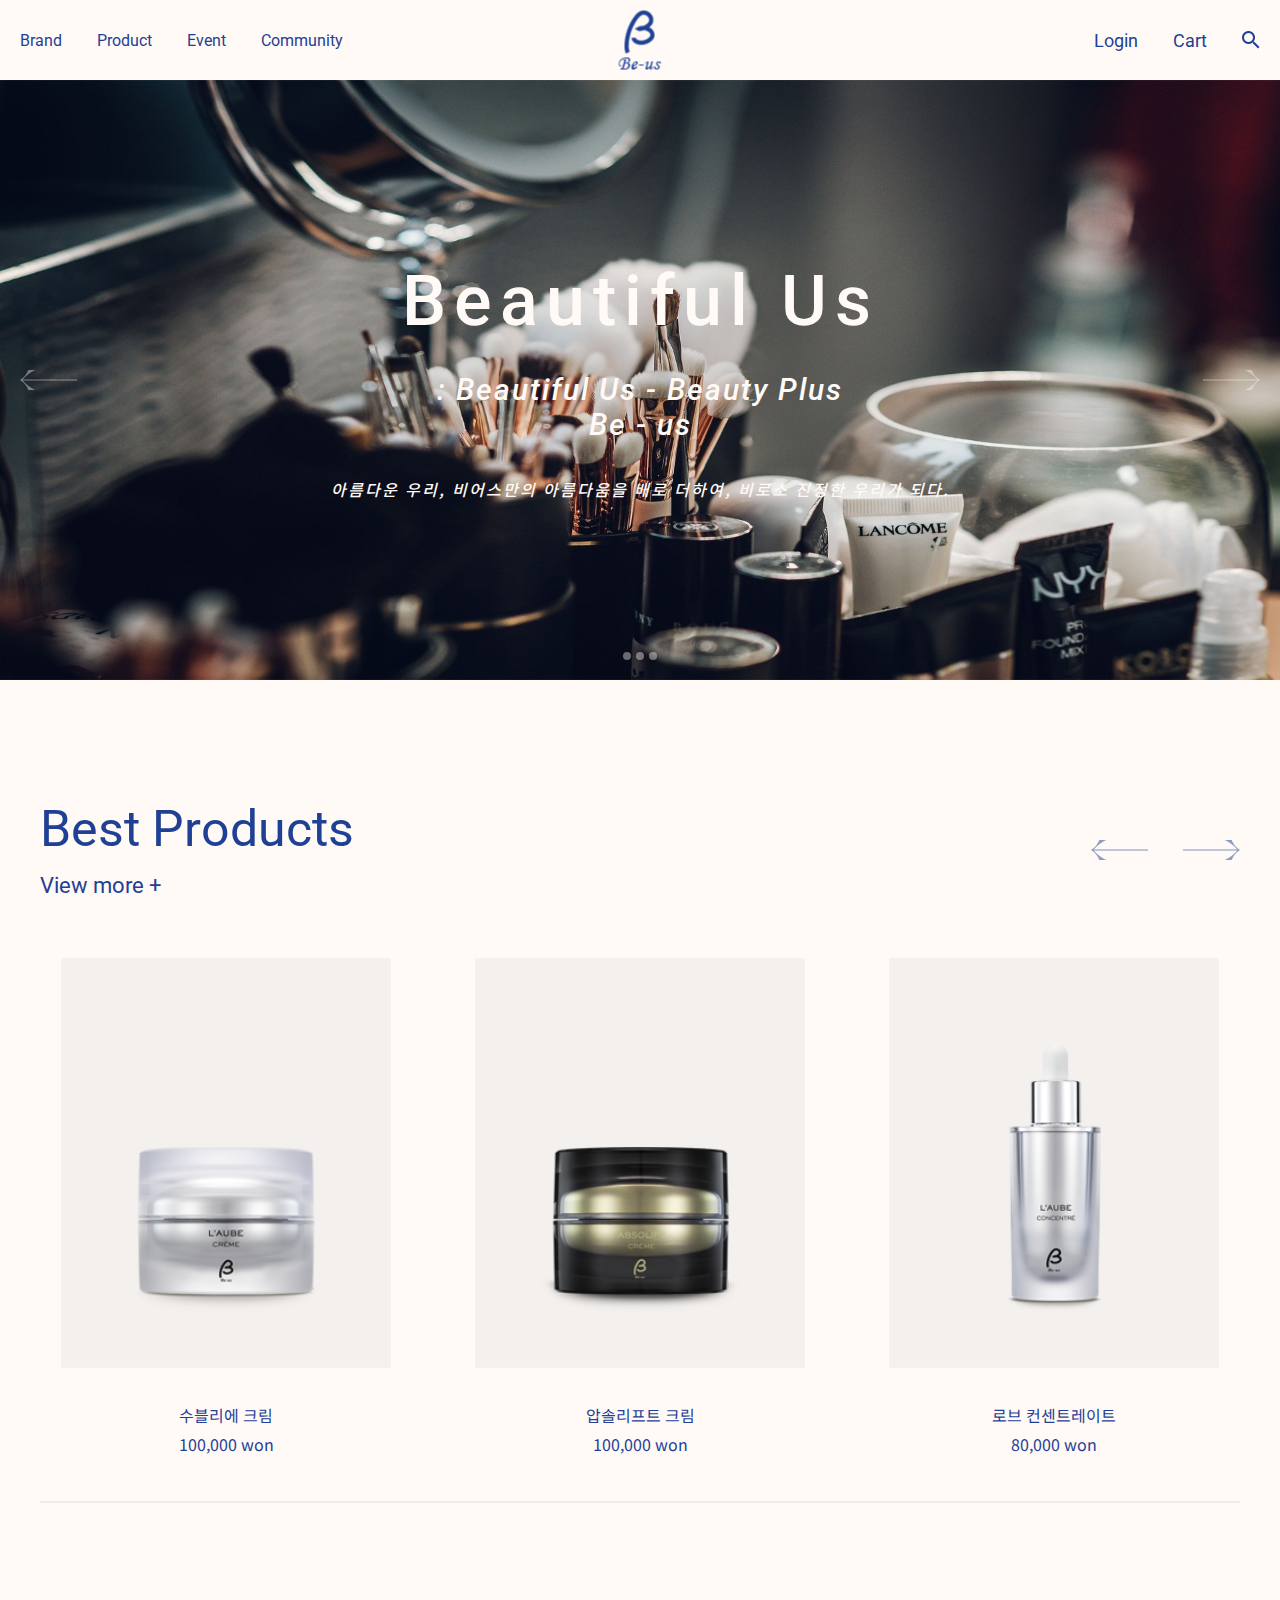
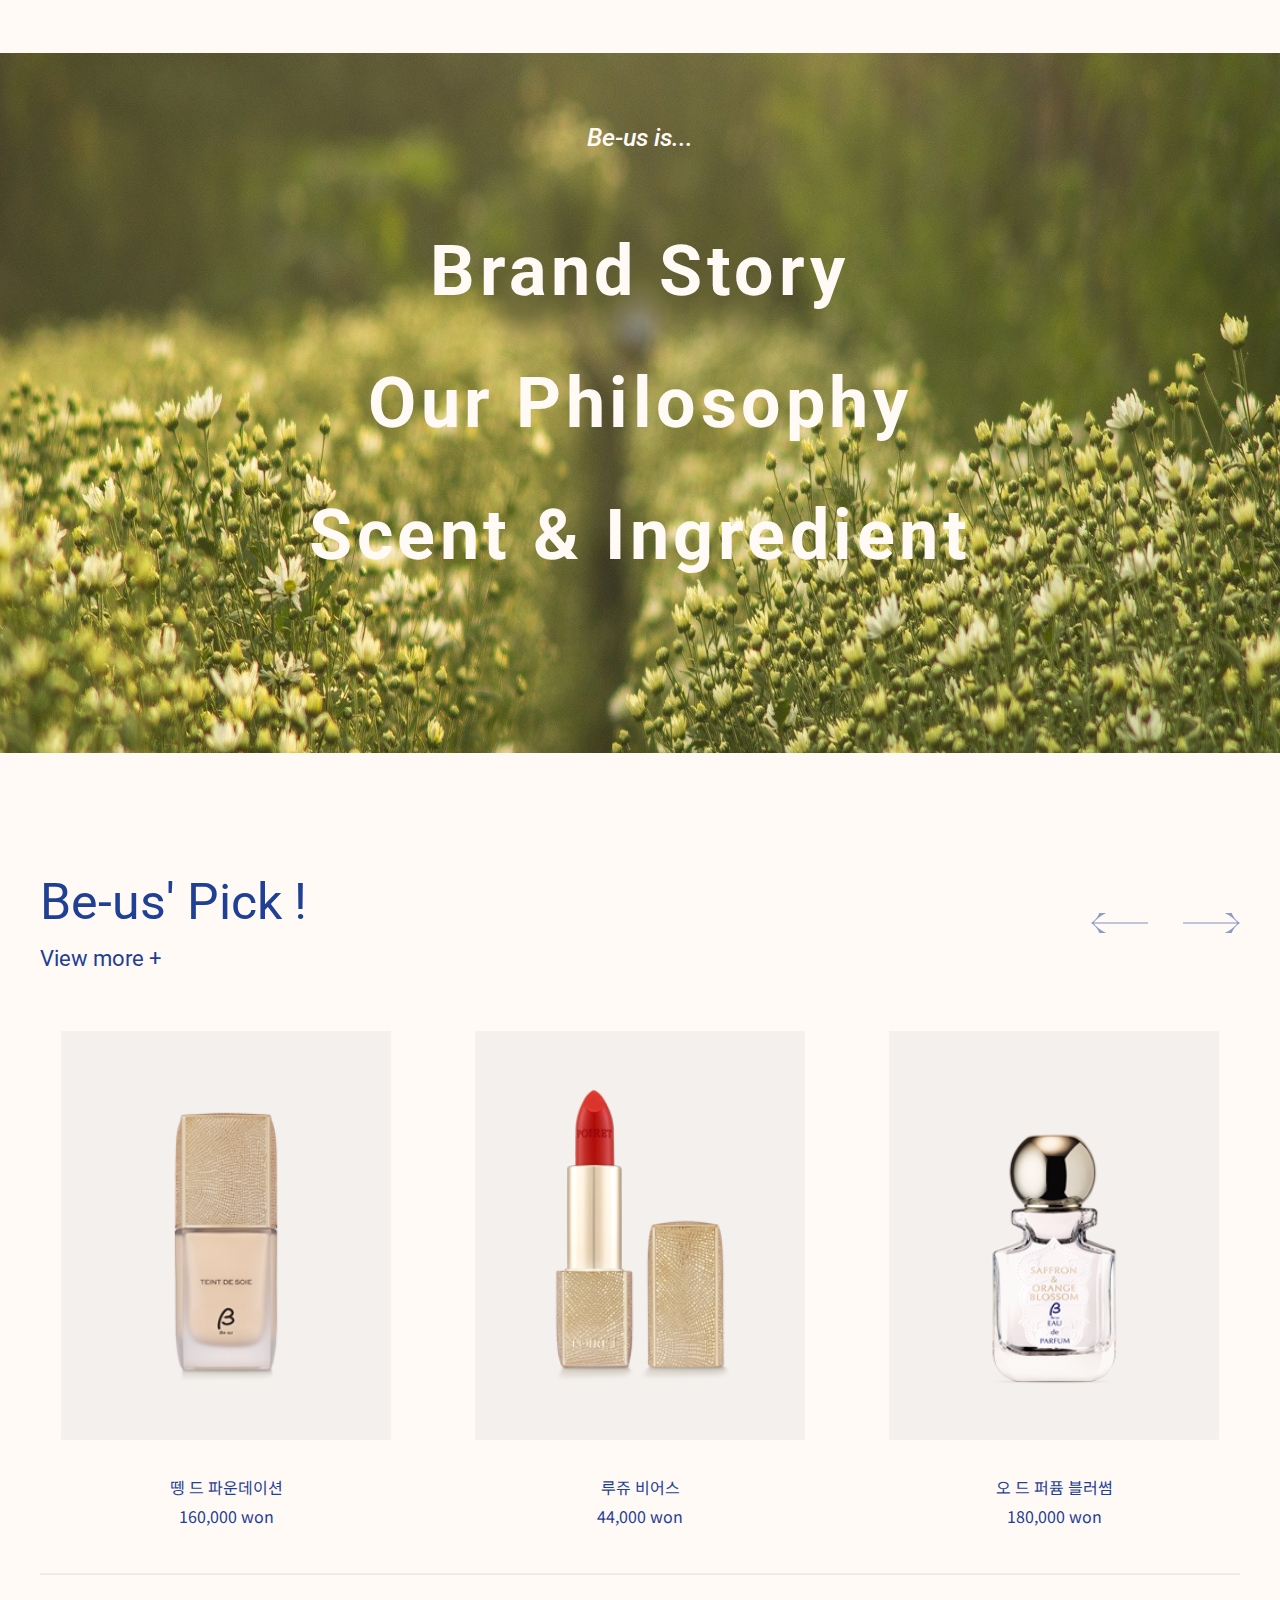
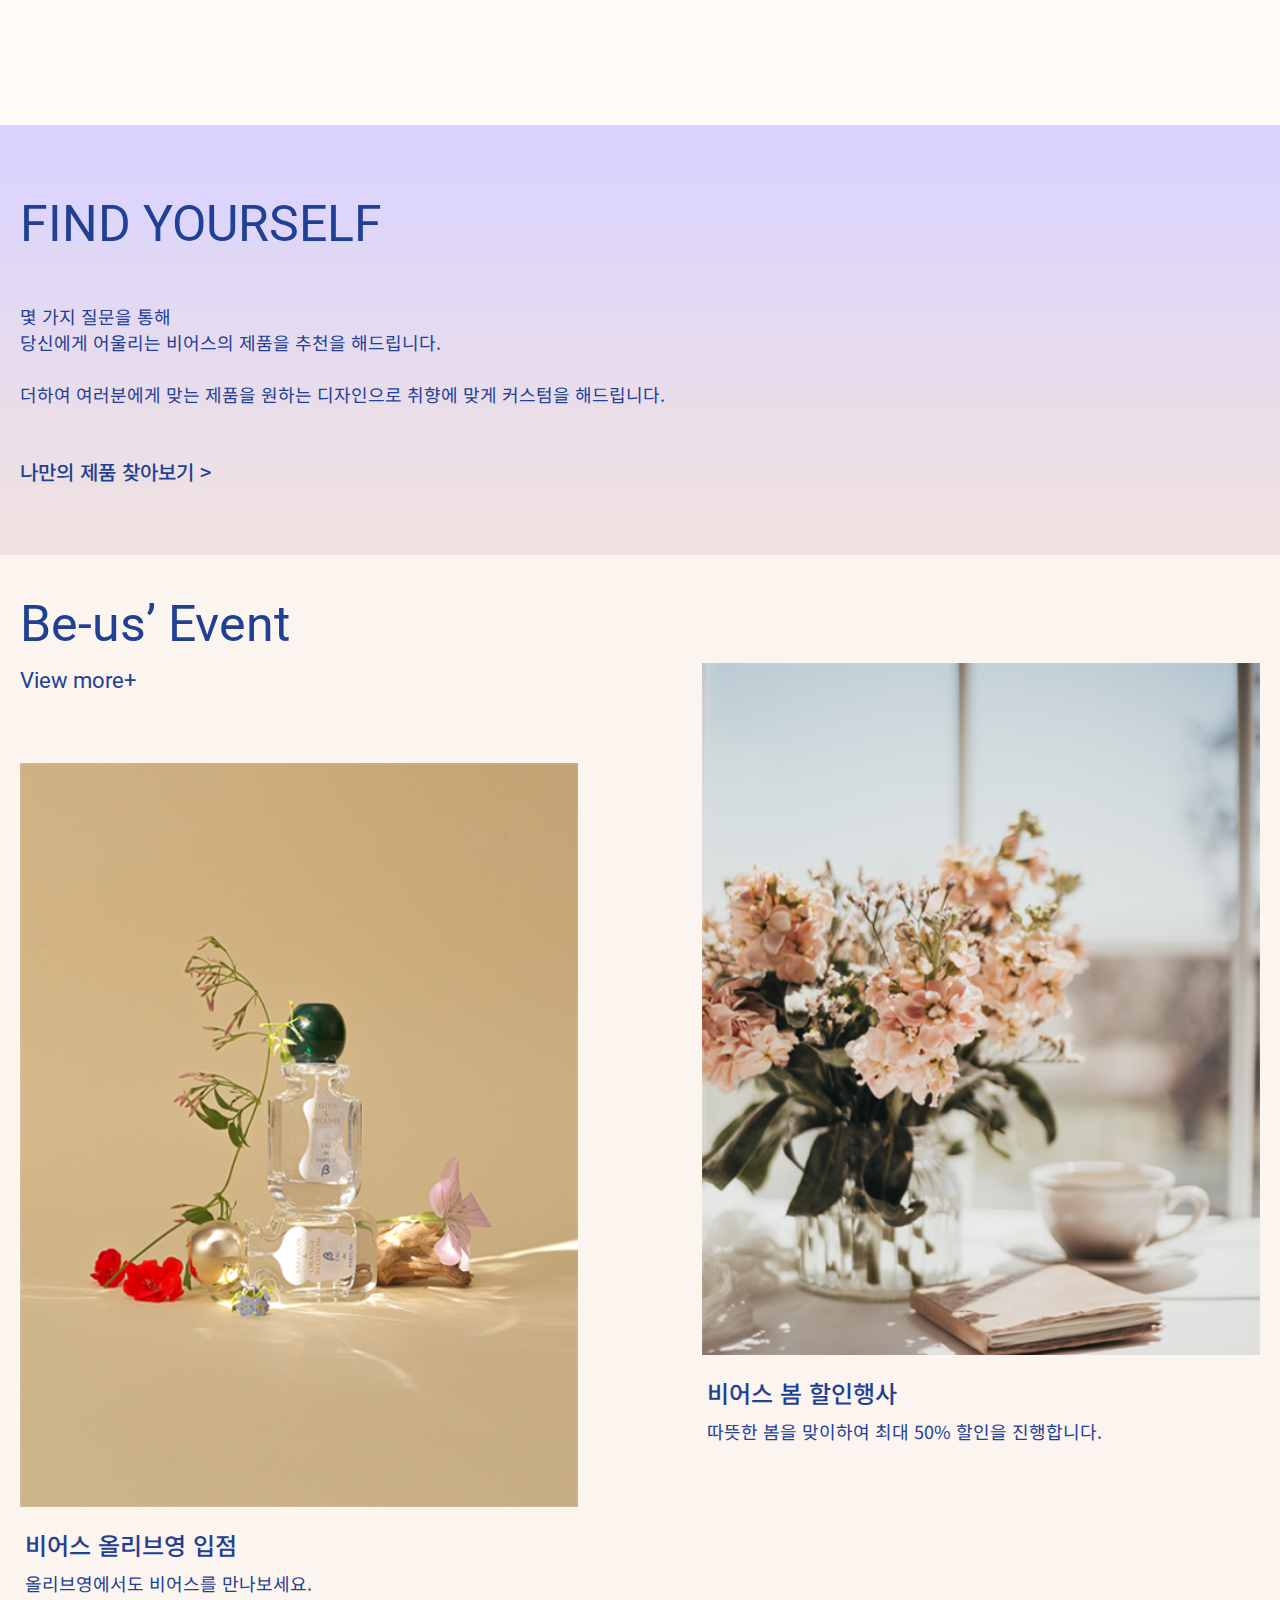
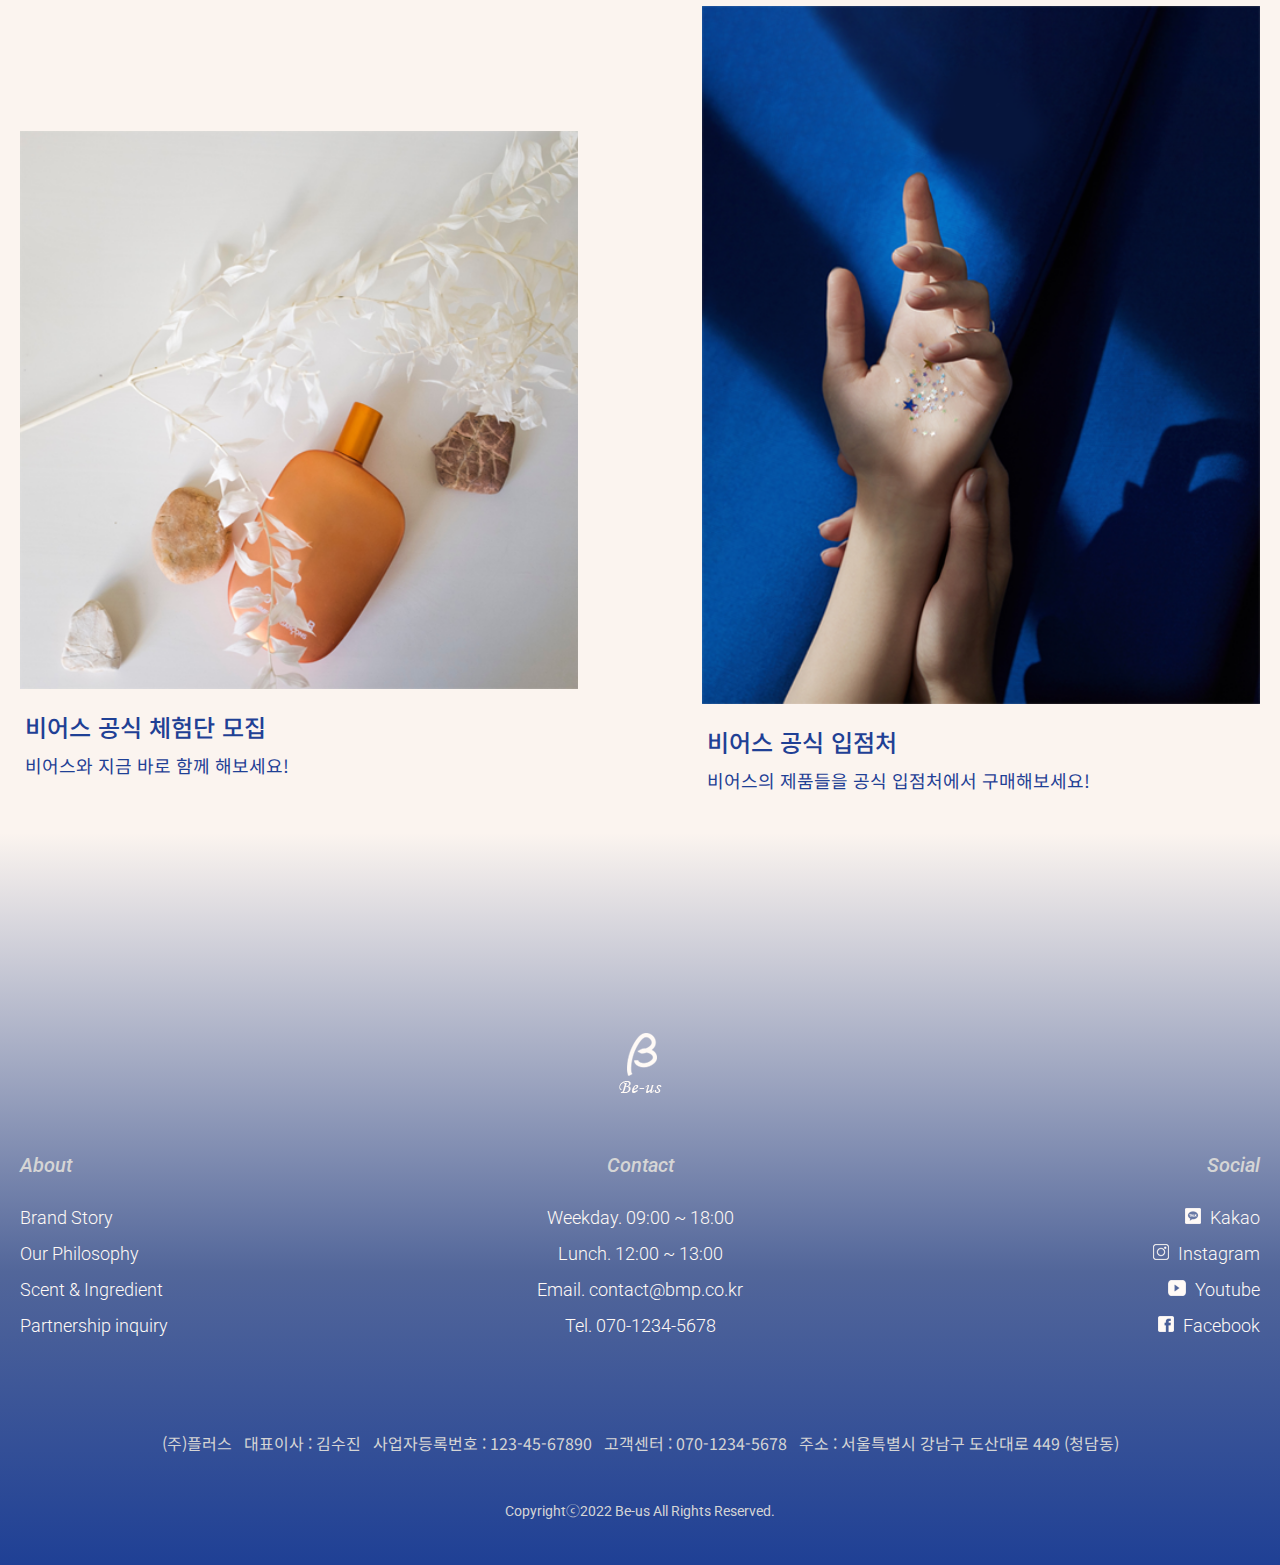
==== index.html @ c3065105 ""해결!!!"" ====
<!DOCTYPE html>
<html lang="ko">
    <head>
        <meta charset="UTF-8">
        <meta name="Description" content="Be-us main">
        <meta name="Author" content="Suu01">  
        <meta http-equiv="X-UA-Compatible" content="IE=edge">
        <meta name="viewport" content="width=device-width, initial-scale=1.0"> 
        <title>Be-us</title>
        <link rel="stylesheet" href="css/index.css">
        <link rel="shortcut icon" href="images/beus.ico">
        <!-- <script src=""></script> -->
    </head>
    <body>
        <header>
            <div class="wrapper">
                <nav class="main-menu">
                    <ul class="gnb">
                        <li><a href="#">Brand</a></li>
                        <li><a href="#">Product</a></li>
                        <li><a href="#">Event</a></li>
                        <li><a href="#">Community</a></li>
                        <li><a href="#"><img src="./images/hamburger-btn.png" alt="햄버거 버튼"></a></li>
                    </ul>
                </nav>
    
                <div class="logo-wrap">
                    <a href="index.html"><img src="./images/logo.png" alt="비어스 메인 로고"></a>
                </div> 
                
                <div class="side-menu">
                    <ul>
                        <li><a href="#">Login</a></li>
                        <li><a href="#">Cart</a></li>
                        <li><a href="#"><img src="./images/search.png" alt="검색버튼"></a></li>
                    </ul>
                </div> 
            </div>
        </header>

        <main>
            <section class="main-slide">
                <div class="slide-img">
                    <img src="./images/mainbanner1.png" alt="mainbanner1">
                </div> 

                <div class="mban-slide-icon-l">
                    <a href="#"><img src="./images/slide-btn-left-h.png" alt=""></a>
                </div> 

                <div class="mban-slide-icon-r">
                    <a href="#"><img src="./images/slide-btn-right-h.png" alt=""></a>
                </div> 

                <div class="banner-txt">
                    <div class="txt">
                        <h2 class="ban1-title">Beautiful Us</h2>
                        <p class="ban1-des1">
                            : Beautiful Us - Beauty Plus <br /> Be - us
                        </p>
                        <p class="ban1-des2">아름다운 우리, 비어스만의 아름다움을 배로 더하여, 비로소 진정한 우리가 되다. </p>
                    </div> 
                </div> 

                <div class="mban-btm-icon">
                    <a href="#"></a>
                    <a href="#"></a>
                    <a href="#"></a>
                </div> 
            </section>

            <section class="pd-sec">
                <div class="pd-wrap">
                    <div class="pd-area-title">
                        <h2>Best Products</h2>
                        <a href="#">View more +</a>
                    </div> 
    
                    <div class="slide-icon">
                        <a href="#"><img src="./images/slide-btn-left-p-h.png" alt="slide-btn"></a>
                        <a href="#"><img src="./images/slide-btn-right-p-h.png" alt=""></a>
                    </div>
    
                    <div class="product">
                        <ul class="pd">
                            <li>
                                <a href="#">
                                    <div class="pd-img">
                                        <img src="./images/pd2.png" alt="pd2">
                                    </div>
                                    <div class="pd-txt">
                                        <p>수블리에 크림</p>
                                        <p>100,000 won</p>
                                    </div>
                                </a>
                            </li>
                            <li>
                                <a href="#">
                                    <div class="pd-img">
                                        <img src="./images/pd3.png" alt="pd3">
                                    </div>
                                    <div class="pd-txt">
                                        <p>압솔리프트 크림</p>
                                        <p>100,000 won</p>
                                    </div>
                                </a>
                            </li>
                            <li>
                                <a href="#">
                                    <div class="pd-img">
                                        <img src="./images/pd4.png" alt="pd4">
                                    </div>
                                    <div class="pd-txt">
                                        <p>로브 컨센트레이트</p>
                                        <p>80,000 won</p>
                                    </div>
                                </a>
                            </li>
                            <li>
                                <a href="#">
                                    <div class="pd-img">
                                        <img src="./images/pd5.png" alt="pd5">
                                    </div>
                                    <div class="pd-txt">
                                        <p>압솔리프트 세럼</p>
                                        <p>85,000 won</p>
                                    </div>
                                </a>
                            </li>
                        </ul>
                        <div class="pd-line">
                        </div>
                    </div> 
                </div>
            </section>

            <section class="brand">
                <div class="brand-img">
                    <img src="./images/bgimg1.png" alt="brand-slide-img-1">
                </div>
                <p class="be-us-is">Be-us is...</p>
                <div class="brand-text">
                        <h2><a href="#">Brand Story</a></h2>
                        <h2><a href="#">Our Philosophy</a></h2>
                        <h2><a href="#">Scent & Ingredient</a></h2>
                </div>
            </section>

            <section class="pd-sec">
                <div class="pd-wrap">
                    <div class="pd-area-title">
                        <h2>Be-us' Pick !</h2>
                        <a href="#">View more +</a>
                    </div> 
    
                    <div class="slide-icon">
                        <a href="#"><img src="./images/slide-btn-left-p-h.png" alt="slide-btn"></a>
                        <a href="#"><img src="./images/slide-btn-right-p-h.png" alt=""></a>
                    </div>
    
                    <div class="product">
                        <ul class="pd">
                            <li>
                                <a href="#">
                                    <div class="pd-img">
                                        <img src="./images/pd2-2.png" alt="pd2-2">
                                    </div>
                                    <div class="pd-txt">
                                        <p>뗑 드 파운데이션</p>
                                        <p>160,000 won</p>
                                    </div>
                                </a>
                            </li>
                            <li>
                                <a href="#">
                                    <div class="pd-img">
                                        <img src="./images/pd2-3.png" alt="pd2-3">
                                    </div>
                                    <div class="pd-txt">
                                        <p>루쥬 비어스</p>
                                        <p>44,000 won</p>
                                    </div>
                                </a>
                            </li>
                            <li>
                                <a href="#">
                                    <div class="pd-img">
                                        <img src="./images/pd2-4.png" alt="pd2-4">
                                    </div>
                                    <div class="pd-txt">
                                        <p>오 드 퍼퓸 블러썸</p>
                                        <p>180,000 won</p>
                                    </div>
                                </a>
                            </li>
                            <li>
                                <a href="#">
                                    <div class="pd-img">
                                        <img src="./images/pd2-5.png" alt="pd2-5">
                                    </div>
                                    <div class="pd-txt">
                                        <p>립글로스 비어스</p>
                                        <p>40,000 won</p>
                                    </div>
                                </a>
                            </li>
                        </ul>
                        <div class="pd-line">
                        </div>
                    </div> 
                </div>
            </section>

            <section class="find">
                <div class="find-wrap">
                    <div class="find-ab">
                        <h2>FIND YOURSELF</h2>
                        <p class="find-mobile">
                            몇 가지 질문을 통해 당신에게 어울리는<br> 비어스의 제품을 추천을 해드립니다.<br><br>
                            더하여 여러분에게 맞는 제품을 원하는<br> 디자인으로 취향에 맞게  커스텀을 해드립니다.
                        </p>
                        <p class="find-tablet">
                            몇 가지 질문을 통해<br> 당신에게 어울리는 비어스의 제품을 추천을 해드립니다.<br><br>
                            더하여 여러분에게 맞는 제품을 원하는 디자인으로 취향에 맞게  커스텀을 해드립니다.
                        </p>
                        <a href="#">나만의 제품 찾아보기 ></a>
                    </div>
                </div>
            </section>

            <section class="event">
                <div class="ev-wrapper">
                    <div class="event-title">
                        <h2>Be-us’ Event</h2>
                        <p><a href="#">View more+</a></p>
                    </div>
    
                    <div class="event-des">
                        <div class="ev-flex-b1">
                            <div class="ev1 ev">
                                <div class="ev-img">
                                    <a href="#"><img src="./images/ev1.png" alt="pd1"></a>
                                </div>
                                <div class="ev-img-des">
                                    <a href="#">
                                        <h3>비어스 올리브영 입점</h3>
                                        <p>올리브영에서도 비어스를 만나보세요.</p>
                                    </a>
                                </div>
                            </div>
    
                            <div class="ev2 ev">
                                <div class="ev-img">
                                    <a href="#"><img src="./images/ev2.png" alt="pd1"></a>
                                </div> 
                                <div class="ev-img-des">
                                    <a href="#">
                                        <h3>비어스 봄 할인행사</h3>
                                        <p>따뜻한 봄을 맞이하여 최대 50% 할인을 진행합니다.</p>
                                    </a>
                                </div>
                            </div>
                        </div>
    
                        <div class="ev-flex-b2">
                            <div class="ev3 ev">
                                <div class="ev-img">
                                    <a href="#"><img src="./images/ev3.png" alt="pd1"></a>
                                </div> 
                                <div class="ev-img-des">
                                    <a href="#">
                                        <h3>비어스 공식 체험단 모집</h3>
                                        <p>비어스와 지금 바로 함께 해보세요!</p>
                                    </a>
                                </div>
                            </div>
    
                            <div class="ev4 ev">
                                <div class="ev-img">
                                    <a href="#"><img src="./images/ev4.png" alt="pd1"></a>
                                </div>
                                <div class="ev-img-des">
                                    <a href="#">
                                        <h3>비어스 공식 입점처</h3>
                                        <p>비어스의 제품들을 공식 입점처에서 구매해보세요!</p>
                                    </a>
                                </div> 
                            </div>
                        </div>
    
                    </div>
                </div>
            </section> 
        </main>

        <footer>
            <div class="footer-wrap">
                <div class="footer-logo">
                    <img src="images/footer-logo.png" alt="로고">
                </div>
                <div class="footer-des">
                    <div class="copy-d">
                        <div class="about">
                            <h4>About</h4>
                            <ul>
                                <li><a href="#">Brand Story</a></li>
                                <li><a href="#">Our Philosophy</a></li>
                                <li><a href="#">Scent & Ingredient</a></li>
                                <li><a href="#">Partnership inquiry</a></li>
                            </ul>
                        </div>
                        <div class="contact">
                            <h4>Contact</h4>
                            <ul>
                                <li>Weekday. 09:00 ~ 18:00</li>
                                <li>Lunch. 12:00 ~ 13:00</li>
                                <li>Email. contact@bmp.co.kr</li>
                                <li>Tel. 070-1234-5678</li>
                            </ul>
                        </div>
                        <div class="social">
                            <h4>Social</h4>
                            <ul>
                                <li><a href="#"><img src="images/kakao.png" alt="카카오"> Kakao</a></li>
                                <li><a href="#"><img src="images/instagram.png" alt="인스타"> Instagram</a></li>
                                <li><a href="#"><img src="images/youtube.png" alt="유튜브"> Youtube</a></li>
                                <li><a href="#"><img src="images/facebook.png" alt="페이스북"> Facebook</a></li>
                            </ul>
                        </div>
                    </div>
                    <div class="copy">
                        <p class="footer-bottom-m">(주)플러스<br> 대표이사 : 김수진<br> 사업자등록번호 : 123-45-67890<br> 고객센터 : 070-1234-5678<br> 주소 : 서울특별시 강남구 도산대로 449 (청담동)</p>
                        <p class="footer-bottom-p">(주)플러스&nbsp;&nbsp; 대표이사 : 김수진&nbsp;&nbsp; 사업자등록번호 : 123-45-67890&nbsp;&nbsp; 고객센터 : 070-1234-5678&nbsp;&nbsp; 주소 : 서울특별시 강남구 도산대로 449 (청담동)</p>
                        <p class="copyright">Copyrightⓒ2022 Be-us All Rights Reserved.</p>
                    </div>
                </div>
            </div>
        </footer>
    </body>
</html>
---- css/index.css ----
@import url("https://fonts.googleapis.com/css2?family=Roboto:ital,wght@0,100;0,300;0,400;0,500;0,700;0,900;1,100;1,300;1,400;1,500;1,700;1,900&display=swap");
@import url("https://fonts.googleapis.com/css2?family=Noto+Sans+KR:wght@100;300;400;500;700;900&display=swap");
* {
  margin: 0;
  padding: 0;
  -webkit-box-sizing: border-box;
          box-sizing: border-box;
}

body {
  margin: 0 auto;
  font-family: "Roboto", "Noto Sans KR", sans-serif;
  color: #1f4095;
  background-color: #fbf4ef;
}

ul,
ol,
li {
  list-style: none;
}

a {
  display: block;
  font-size: 18px;
  text-decoration: none;
  color: #1f4095;
}

p {
  font-size: 18px;
}

span {
  font-size: 18px;
  display: block;
}

img {
  display: block;
}

h1 {
  font-size: 2em;
}

h2 {
  font-size: 1.6em;
}

h3 {
  font-size: 1.4em;
}

h4 {
  font-size: 1.2em;
}

header,
nav,
main,
section,
article,
aside,
footer {
  display: block;
}

body {
  padding-top: 60px;
}

@media screen and (min-width: 768px) {
  body {
    padding-top: 80px;
  }
}

header {
  position: fixed;
  top: 0;
  left: 0;
  width: 100%;
  height: 60px;
  z-index: 1;
  background-color: #fffaf6;
}

@media screen and (min-width: 768px) {
  header {
    height: 80px;
  }
}

header div.wrapper {
  width: 100%;
  height: 100%;
  padding: 0 20px;
  display: -webkit-box;
  display: -ms-flexbox;
  display: flex;
  -webkit-box-pack: justify;
      -ms-flex-pack: justify;
          justify-content: space-between;
  -webkit-box-align: center;
      -ms-flex-align: center;
          align-items: center;
}

@media screen and (min-width: 1320px) {
  header div.wrapper {
    max-width: 1320px;
    margin: 0 auto;
  }
}

header div.wrapper nav.main-menu ul.gnb {
  display: -webkit-box;
  display: -ms-flexbox;
  display: flex;
  -webkit-box-pack: justify;
      -ms-flex-pack: justify;
          justify-content: space-between;
  -ms-flex-line-pack: center;
      align-content: center;
}

header div.wrapper nav.main-menu ul.gnb li {
  display: none;
}

@media screen and (min-width: 768px) {
  header div.wrapper nav.main-menu ul.gnb li {
    display: block;
    margin-right: 35px;
  }
}

header div.wrapper nav.main-menu ul.gnb li:last-child {
  display: block;
}

@media screen and (min-width: 768px) {
  header div.wrapper nav.main-menu ul.gnb li:last-child {
    display: none;
  }
}

header div.wrapper nav.main-menu ul.gnb li a:hover {
  text-decoration: underline;
}

@media screen and (min-width: 768px) {
  header div.wrapper nav.main-menu ul.gnb li a {
    font-size: 16px;
  }
}

@media screen and (min-width: 1320px) {
  header div.wrapper nav.main-menu ul.gnb li a {
    font-size: 18px;
  }
}

header div.wrapper div.logo-wrap {
  position: absolute;
  top: 50%;
  left: 50%;
  -webkit-transform: translate(-50%, -50%);
          transform: translate(-50%, -50%);
}

header div.wrapper div.logo-wrap a img {
  width: 32px;
  height: auto;
}

@media screen and (min-width: 768px) {
  header div.wrapper div.logo-wrap a img {
    width: auto;
  }
}

@media screen and (min-width: 768px) {
  header div.wrapper div.side-menu ul {
    display: -webkit-box;
    display: -ms-flexbox;
    display: flex;
    -webkit-box-pack: justify;
        -ms-flex-pack: justify;
            justify-content: space-between;
    -webkit-box-align: center;
        -ms-flex-align: center;
            align-items: center;
  }
}

header div.wrapper div.side-menu ul li {
  display: none;
}

@media screen and (min-width: 768px) {
  header div.wrapper div.side-menu ul li {
    display: block;
    margin-left: 35px;
  }
}

header div.wrapper div.side-menu ul li:last-child {
  display: block;
}

header div.wrapper div.side-menu ul li:last-child:hover {
  opacity: 0.5;
}

header div.wrapper div.side-menu ul li a:hover {
  text-decoration: underline;
}

@media screen and (min-width: 1320px) {
  header div.wrapper div.side-menu ul li a {
    font-size: 18px;
  }
}

main {
  width: 100%;
}

main section.main-slide {
  position: relative;
  width: 100%;
}

main section.main-slide div.slide-img {
  width: 100%;
  height: 400px;
}

@media screen and (min-width: 768px) {
  main section.main-slide div.slide-img {
    height: 600px;
  }
}

@media screen and (min-width: 1320px) {
  main section.main-slide div.slide-img {
    height: 843px;
  }
}

main section.main-slide div.slide-img img {
  width: 100%;
  height: 100%;
}

main section.main-slide div.mban-slide-icon-l {
  display: none;
}

@media screen and (min-width: 768px) {
  main section.main-slide div.mban-slide-icon-l {
    display: block;
    padding: 0 20px;
    position: absolute;
    top: 50%;
    left: 0;
    -webkit-transform: translate(0, -50%);
            transform: translate(0, -50%);
  }
}

@media screen and (min-width: 768px) {
  main section.main-slide div.mban-slide-icon-l a img {
    opacity: 0.4;
  }
  main section.main-slide div.mban-slide-icon-l a img:hover {
    opacity: 1;
  }
}

main section.main-slide div.mban-slide-icon-r {
  display: none;
}

@media screen and (min-width: 768px) {
  main section.main-slide div.mban-slide-icon-r {
    display: block;
    padding: 0 20px;
    position: absolute;
    top: 50%;
    right: 0;
    -webkit-transform: translate(0, -50%);
            transform: translate(0, -50%);
  }
}

@media screen and (min-width: 768px) {
  main section.main-slide div.mban-slide-icon-r a img {
    opacity: 0.4;
  }
  main section.main-slide div.mban-slide-icon-r a img:hover {
    opacity: 1;
  }
}

main section.main-slide div.banner-txt {
  position: absolute;
  top: 50%;
  left: 50%;
  width: 100%;
  padding: 0 20px;
  text-align: center;
  margin: 0 auto;
  -webkit-transform: translate(-50%, -50%);
          transform: translate(-50%, -50%);
}

@media screen and (min-width: 768px) {
  main section.main-slide div.banner-txt {
    width: 655px;
  }
}

@media screen and (min-width: 768px) {
  main section.main-slide div.banner-txt {
    width: 1200px;
  }
}

main section.main-slide div.banner-txt div.txt {
  color: #fffaf6;
}

main section.main-slide div.banner-txt div.txt h2 {
  font-size: 40px;
  letter-spacing: 5px;
  margin-bottom: 30px;
}

@media screen and (min-width: 768px) {
  main section.main-slide div.banner-txt div.txt h2 {
    font-weight: 500;
    font-size: 70px;
    letter-spacing: 8px;
  }
}

@media screen and (min-width: 1320px) {
  main section.main-slide div.banner-txt div.txt h2 {
    font-size: 100px;
    letter-spacing: 10px;
    margin-bottom: 45px;
  }
}

main section.main-slide div.banner-txt div.txt p.ban1-des1 {
  font-size: 20px;
  font-weight: 500;
  font-style: italic;
  letter-spacing: 1px;
  margin-bottom: 35px;
}

@media screen and (min-width: 768px) {
  main section.main-slide div.banner-txt div.txt p.ban1-des1 {
    font-size: 30px;
    letter-spacing: 2px;
  }
}

@media screen and (min-width: 1320px) {
  main section.main-slide div.banner-txt div.txt p.ban1-des1 {
    font-size: 36px;
    margin-bottom: 50px;
    letter-spacing: 3px;
  }
}

main section.main-slide div.banner-txt div.txt p.ban1-des2 {
  font-family: "Noto Sans KR", sans-serif;
  display: none;
}

@media screen and (min-width: 768px) {
  main section.main-slide div.banner-txt div.txt p.ban1-des2 {
    display: block;
    font-weight: 500;
    font-size: 16px;
    font-style: italic;
    letter-spacing: 2px;
  }
}

@media screen and (min-width: 1320px) {
  main section.main-slide div.banner-txt div.txt p.ban1-des2 {
    font-size: 22px;
    letter-spacing: 2.5px;
  }
}

main section.main-slide div.mban-btm-icon {
  display: -webkit-box;
  display: -ms-flexbox;
  display: flex;
  position: absolute;
  bottom: 15px;
  left: 50%;
  -webkit-transform: translate(-50%, 0);
          transform: translate(-50%, 0);
  text-align: center;
  margin: 0 auto;
}

@media screen and (min-width: 768px) {
  main section.main-slide div.mban-btm-icon {
    bottom: 20px;
  }
}

@media screen and (min-width: 1320px) {
  main section.main-slide div.mban-btm-icon {
    bottom: 25px;
  }
}

main section.main-slide div.mban-btm-icon a {
  width: 8px;
  height: 8px;
  background-color: #fffaf6;
  opacity: 0.4;
  border-radius: 50%;
  margin-right: 5px;
}

main section.main-slide div.mban-btm-icon a:hover {
  opacity: 1;
}

main section.main-slide div.mban-btm-icon a:last-child {
  margin-right: 0;
}

main section.pd-sec {
  padding: 50px 20px;
  background-color: #fffaf6;
}

main section.pd-sec div.pd-wrap {
  position: relative;
  width: 100%;
  max-width: 1320px;
  margin: 0 auto;
}

@media screen and (min-width: 768px) {
  main section.pd-sec div.pd-wrap {
    padding: 70px 20px 100px 20px;
  }
}

main section.pd-sec div.pd-wrap div.pd-area-title {
  width: 100%;
}

main section.pd-sec div.pd-wrap div.pd-area-title h2 {
  font-weight: 400;
  font-size: 30px;
  margin-bottom: 10px;
}

@media screen and (min-width: 768px) {
  main section.pd-sec div.pd-wrap div.pd-area-title h2 {
    font-size: 50px;
    font-weight: 400;
    margin-bottom: 15px;
  }
}

main section.pd-sec div.pd-wrap div.pd-area-title a {
  font-size: 16px;
  margin-bottom: 30px;
}

@media screen and (min-width: 768px) {
  main section.pd-sec div.pd-wrap div.pd-area-title a {
    font-size: 22px;
    font-weight: 400;
    margin-bottom: 60px;
  }
}

main section.pd-sec div.pd-wrap div.pd-area-title a:hover {
  text-decoration: underline;
}

main section.pd-sec div.pd-wrap div.slide-icon {
  display: none;
}

@media screen and (min-width: 768px) {
  main section.pd-sec div.pd-wrap div.slide-icon {
    display: block;
    display: -webkit-box;
    display: -ms-flexbox;
    display: flex;
    position: absolute;
    top: 110px;
    right: 20px;
    -webkit-box-pack: end;
        -ms-flex-pack: end;
            justify-content: flex-end;
  }
}

main section.pd-sec div.pd-wrap div.slide-icon a {
  margin-left: 35px;
}

main section.pd-sec div.pd-wrap div.slide-icon a:first-child {
  margin-left: 0;
}

main section.pd-sec div.pd-wrap div.slide-icon a img {
  opacity: 0.5;
}

main section.pd-sec div.pd-wrap div.slide-icon a img:hover {
  opacity: 1;
}

main section.pd-sec div.pd-wrap div.product {
  width: 100%;
}

main section.pd-sec div.pd-wrap div.product ul.pd {
  width: 100%;
}

@media screen and (min-width: 768px) {
  main section.pd-sec div.pd-wrap div.product ul.pd {
    display: -webkit-box;
    display: -ms-flexbox;
    display: flex;
    -webkit-box-pack: justify;
        -ms-flex-pack: justify;
            justify-content: space-between;
  }
}

main section.pd-sec div.pd-wrap div.product ul.pd li {
  display: none;
}

@media screen and (min-width: 768px) {
  main section.pd-sec div.pd-wrap div.product ul.pd li {
    display: block;
    width: 31%;
  }
  main section.pd-sec div.pd-wrap div.product ul.pd li:last-child {
    display: none;
  }
}

@media screen and (min-width: 768px) and (min-width: 1320px) {
  main section.pd-sec div.pd-wrap div.product ul.pd li:last-child {
    display: block;
  }
}

@media screen and (min-width: 1320px) {
  main section.pd-sec div.pd-wrap div.product ul.pd li {
    width: 23%;
  }
}

main section.pd-sec div.pd-wrap div.product ul.pd li:first-child {
  display: block;
}

main section.pd-sec div.pd-wrap div.product ul.pd li a {
  width: 100%;
}

main section.pd-sec div.pd-wrap div.product ul.pd li a:hover {
  text-decoration: underline;
  font-weight: 500;
}

@media screen and (min-width: 768px) {
  main section.pd-sec div.pd-wrap div.product ul.pd li a div.pd-img {
    width: 100%;
  }
}

main section.pd-sec div.pd-wrap div.product ul.pd li a div.pd-img img {
  max-width: 280px;
  height: auto;
  margin: auto;
}

@media screen and (min-width: 768px) {
  main section.pd-sec div.pd-wrap div.product ul.pd li a div.pd-img img {
    width: 100%;
    max-width: 330px;
  }
}

main section.pd-sec div.pd-wrap div.product ul.pd li a div.pd-img img:hover {
  opacity: 0.4;
}

main section.pd-sec div.pd-wrap div.product ul.pd li a div.pd-txt {
  text-align: center;
  font-family: "Noto Sans KR", sans-serif;
  padding: 25px 0;
}

@media screen and (min-width: 768px) {
  main section.pd-sec div.pd-wrap div.product ul.pd li a div.pd-txt {
    padding: 35px 0 45px 0;
  }
}

main section.pd-sec div.pd-wrap div.product ul.pd li a div.pd-txt p {
  font-size: 16px;
}

main section.pd-sec div.pd-wrap div.product ul.pd li a div.pd-txt p:first-child {
  margin-bottom: 5px;
}

main section.pd-sec div.pd-wrap div.product div.pd-line {
  width: 280px;
  height: 2px;
  background-color: #ececec;
  margin: auto;
}

@media screen and (min-width: 768px) {
  main section.pd-sec div.pd-wrap div.product div.pd-line {
    width: 100%;
  }
}

main section.brand {
  position: relative;
  width: 100%;
  text-align: center;
}

main section.brand div.brand-img {
  width: 100%;
  height: auto;
}

main section.brand div.brand-img img {
  width: 100%;
  height: 450px;
}

@media screen and (min-width: 768px) {
  main section.brand div.brand-img img {
    height: 700px;
  }
}

main section.brand p.be-us-is {
  width: 100%;
  position: absolute;
  top: 0;
  left: 0;
  font-size: 18px;
  font-style: italic;
  font-weight: 500;
  color: #fffaf6;
  margin-top: 30px;
}

@media screen and (min-width: 768px) {
  main section.brand p.be-us-is {
    font-size: 25px;
    margin-top: 70px;
  }
}

main section.brand .brand-text {
  width: 100%;
  position: absolute;
  top: 50%;
  left: 50%;
  -webkit-transform: translate(-50%, -50%);
          transform: translate(-50%, -50%);
}

main section.brand .brand-text h2 {
  margin-bottom: 25px;
}

@media screen and (min-width: 768px) {
  main section.brand .brand-text h2 {
    margin-bottom: 50px;
  }
}

main section.brand .brand-text h2:last-child {
  margin-bottom: 0;
}

main section.brand .brand-text h2 a {
  font-size: 34px;
  font-weight: 700;
  letter-spacing: 2.5px;
  color: #fffaf6;
}

@media screen and (min-width: 768px) {
  main section.brand .brand-text h2 a {
    font-size: 70px;
    letter-spacing: 4.5px;
  }
}

main section.brand .brand-text h2 a:hover {
  color: #999999;
}

main section.find {
  position: relative;
  width: 100%;
  height: 400px;
  background: url(../images/gradient.png) no-repeat center;
  background-size: cover;
}

@media screen and (min-width: 768px) {
  main section.find {
    height: 430px;
  }
}

main section.find div.find-wrap {
  width: 100%;
  max-width: 1320px;
  padding: 0 20px;
  margin: 0 auto;
}

@media screen and (min-width: 768px) {
  main section.find div.find-wrap {
    padding: 0 20px;
  }
}

main section.find div.find-wrap div.find-ab {
  position: absolute;
  top: 50%;
  -webkit-transform: translate(0, -50%);
          transform: translate(0, -50%);
}

main section.find div.find-wrap div.find-ab h2 {
  font-weight: 400;
  font-size: 30px;
}

@media screen and (min-width: 768px) {
  main section.find div.find-wrap div.find-ab h2 {
    font-weight: 400;
    font-size: 50px;
  }
}

main section.find div.find-wrap div.find-ab p.find-mobile {
  font-family: "Noto Sans KR", sans-serif;
  font-size: 16px;
  margin: 50px 0;
}

@media screen and (min-width: 768px) {
  main section.find div.find-wrap div.find-ab p.find-mobile {
    display: none;
  }
}

main section.find div.find-wrap div.find-ab p.find-tablet {
  display: none;
}

@media screen and (min-width: 768px) {
  main section.find div.find-wrap div.find-ab p.find-tablet {
    display: block;
    font-family: "Noto Sans KR", sans-serif;
    font-size: 18px;
    margin: 50px 0;
  }
}

main section.find div.find-wrap div.find-ab a {
  font-family: "Noto Sans KR", sans-serif;
  font-size: 18px;
  font-weight: 500;
}

@media screen and (min-width: 768px) {
  main section.find div.find-wrap div.find-ab a {
    font-size: 20px;
  }
}

main section.find div.find-wrap div.find-ab a:hover {
  text-decoration: underline;
}

main section.event {
  width: 100%;
}

main section.event div.ev-wrapper {
  width: 100%;
  max-width: 1320px;
  padding: 40px 20px;
  margin: 0 auto;
}

main section.event div.ev-wrapper div.event-title {
  width: 100%;
}

main section.event div.ev-wrapper div.event-title h2 {
  font-weight: 400;
  font-size: 30px;
  margin-bottom: 10px;
}

@media screen and (min-width: 768px) {
  main section.event div.ev-wrapper div.event-title h2 {
    font-size: 50px;
    font-weight: 400;
    margin-bottom: 15px;
  }
}

main section.event div.ev-wrapper div.event-title p a {
  font-size: 16px;
  margin-bottom: 30px;
}

@media screen and (min-width: 768px) {
  main section.event div.ev-wrapper div.event-title p a {
    font-size: 22px;
    font-weight: 400;
    margin-bottom: 70px;
  }
}

@media screen and (min-width: 1320px) {
  main section.event div.ev-wrapper div.event-title p a {
    margin-bottom: 90px;
  }
}

main section.event div.ev-wrapper div.event-title p a:hover {
  text-decoration: underline;
}

main section.event div.ev-wrapper div.event-des {
  width: 100%;
}

@media screen and (min-width: 1320px) {
  main section.event div.ev-wrapper div.event-des {
    padding: 0 70px;
  }
}

main section.event div.ev-wrapper div.event-des .ev-flex-b1 {
  width: 100%;
}

@media screen and (min-width: 768px) {
  main section.event div.ev-wrapper div.event-des .ev-flex-b1 {
    display: -webkit-box;
    display: -ms-flexbox;
    display: flex;
    -webkit-box-pack: justify;
        -ms-flex-pack: justify;
            justify-content: space-between;
  }
}

main section.event div.ev-wrapper div.event-des .ev-flex-b1 .ev {
  width: 100%;
  margin-bottom: 50px;
}

@media screen and (min-width: 768px) {
  main section.event div.ev-wrapper div.event-des .ev-flex-b1 .ev {
    width: 45%;
  }
}

@media screen and (min-width: 768px) {
  main section.event div.ev-wrapper div.event-des .ev-flex-b1 .ev {
    margin-bottom: 90px;
  }
}

main section.event div.ev-wrapper div.event-des .ev-flex-b1 .ev .ev-img {
  width: 100%;
}

main section.event div.ev-wrapper div.event-des .ev-flex-b1 .ev .ev-img a {
  width: 100%;
}

main section.event div.ev-wrapper div.event-des .ev-flex-b1 .ev .ev-img a img {
  width: 100%;
  height: auto;
}

@media screen and (min-width: 1320px) {
  main section.event div.ev-wrapper div.event-des .ev-flex-b1 .ev .ev-img a img {
    width: auto;
  }
}

main section.event div.ev-wrapper div.event-des .ev-flex-b1 .ev .ev-img-des {
  padding: 20px 5px 0 5px;
  width: 100%;
}

@media screen and (min-width: 1320px) {
  main section.event div.ev-wrapper div.event-des .ev-flex-b1 .ev .ev-img-des {
    padding: 30px 10px 0 10px;
  }
}

main section.event div.ev-wrapper div.event-des .ev-flex-b1 .ev .ev-img-des a {
  width: 100%;
}

main section.event div.ev-wrapper div.event-des .ev-flex-b1 .ev .ev-img-des a:hover {
  text-decoration: underline;
}

main section.event div.ev-wrapper div.event-des .ev-flex-b1 .ev .ev-img-des a h3 {
  font-weight: 500;
  font-family: "Noto Sans KR", sans-serif;
  font-size: 24px;
  margin-bottom: 6px;
}

@media screen and (min-width: 768px) {
  main section.event div.ev-wrapper div.event-des .ev-flex-b1 .ev .ev-img-des a h3 {
    margin-bottom: 8px;
  }
}

@media screen and (min-width: 1320px) {
  main section.event div.ev-wrapper div.event-des .ev-flex-b1 .ev .ev-img-des a h3 {
    font-size: 30px;
    margin-bottom: 10px;
  }
}

main section.event div.ev-wrapper div.event-des .ev-flex-b1 .ev .ev-img-des a p {
  font-weight: 400;
  font-family: "Noto Sans KR", sans-serif;
  font-size: 18px;
}

@media screen and (min-width: 1320px) {
  main section.event div.ev-wrapper div.event-des .ev-flex-b1 .ev .ev-img-des a p {
    font-size: 22px;
  }
}

@media screen and (min-width: 768px) {
  main section.event div.ev-wrapper div.event-des .ev-flex-b1 .ev2 {
    margin-top: -100px;
  }
}

@media screen and (min-width: 1320px) {
  main section.event div.ev-wrapper div.event-des .ev-flex-b1 .ev2 {
    margin-top: -115px;
  }
}

main section.event div.ev-wrapper div.event-des .ev-flex-b2 {
  width: 100%;
}

@media screen and (min-width: 768px) {
  main section.event div.ev-wrapper div.event-des .ev-flex-b2 {
    display: -webkit-box;
    display: -ms-flexbox;
    display: flex;
    -webkit-box-pack: justify;
        -ms-flex-pack: justify;
            justify-content: space-between;
  }
}

main section.event div.ev-wrapper div.event-des .ev-flex-b2 .ev {
  width: 100%;
  margin-bottom: 50px;
}

@media screen and (min-width: 768px) {
  main section.event div.ev-wrapper div.event-des .ev-flex-b2 .ev {
    width: 45%;
  }
}

@media screen and (min-width: 768px) {
  main section.event div.ev-wrapper div.event-des .ev-flex-b2 .ev {
    margin-bottom: 0;
  }
}

main section.event div.ev-wrapper div.event-des .ev-flex-b2 .ev .ev-img {
  width: 100%;
}

main section.event div.ev-wrapper div.event-des .ev-flex-b2 .ev .ev-img a {
  width: 100%;
}

main section.event div.ev-wrapper div.event-des .ev-flex-b2 .ev .ev-img a img {
  width: 100%;
  height: auto;
}

@media screen and (min-width: 1320px) {
  main section.event div.ev-wrapper div.event-des .ev-flex-b2 .ev .ev-img a img {
    width: auto;
  }
}

main section.event div.ev-wrapper div.event-des .ev-flex-b2 .ev .ev-img-des {
  padding: 20px 5px 0 5px;
  width: 100%;
}

@media screen and (min-width: 1320px) {
  main section.event div.ev-wrapper div.event-des .ev-flex-b2 .ev .ev-img-des {
    padding: 30px 10px 0 10px;
  }
}

main section.event div.ev-wrapper div.event-des .ev-flex-b2 .ev .ev-img-des a {
  width: 100%;
}

main section.event div.ev-wrapper div.event-des .ev-flex-b2 .ev .ev-img-des a:hover {
  text-decoration: underline;
}

main section.event div.ev-wrapper div.event-des .ev-flex-b2 .ev .ev-img-des a h3 {
  font-weight: 500;
  font-family: "Noto Sans KR", sans-serif;
  font-size: 24px;
  margin-bottom: 6px;
}

@media screen and (min-width: 768px) {
  main section.event div.ev-wrapper div.event-des .ev-flex-b2 .ev .ev-img-des a h3 {
    margin-bottom: 8px;
  }
}

@media screen and (min-width: 1320px) {
  main section.event div.ev-wrapper div.event-des .ev-flex-b2 .ev .ev-img-des a h3 {
    font-size: 30px;
    margin-bottom: 10px;
  }
}

main section.event div.ev-wrapper div.event-des .ev-flex-b2 .ev .ev-img-des a p {
  font-weight: 400;
  font-family: "Noto Sans KR", sans-serif;
  font-size: 18px;
}

@media screen and (min-width: 1320px) {
  main section.event div.ev-wrapper div.event-des .ev-flex-b2 .ev .ev-img-des a p {
    font-size: 22px;
  }
}

@media screen and (min-width: 768px) {
  main section.event div.ev-wrapper div.event-des .ev-flex-b2 .ev3 {
    margin-top: 45px;
  }
}

@media screen and (min-width: 768px) {
  main section.event div.ev-wrapper div.event-des .ev-flex-b2 .ev4 {
    margin-top: -80px;
  }
}

@media screen and (min-width: 1320px) {
  main section.event div.ev-wrapper div.event-des .ev-flex-b2 .ev4 {
    margin-top: -100px;
  }
}

footer {
  /* Permalink - use to edit and share this gradient: https://colorzilla.com/gradient-editor/#fbf4ef+0,52669a+60,1f4095+100 */
  background: #fbf4ef;
  /* Old browsers */
  /* FF3.6-15 */
  /* Chrome10-25,Safari5.1-6 */
  background: -webkit-gradient(linear, left top, left bottom, from(#fbf4ef), color-stop(60%, #52669a), to(#1f4095));
  background: linear-gradient(to bottom, #fbf4ef 0%, #52669a 60%, #1f4095 100%);
  /* W3C, IE10+, FF16+, Chrome26+, Opera12+, Safari7+ */
  filter: progid:DXImageTransform.Microsoft.gradient( startColorstr='#fbf4ef', endColorstr='#1f4095',GradientType=0 );
  /* IE6-9 */
  background-size: cover;
  width: 100%;
}

footer div.footer-wrap {
  width: 100%;
  max-width: 1320px;
  margin: auto;
  text-align: center;
  padding: 0 20px;
}

footer div.footer-wrap .footer-logo {
  width: 100%;
  padding-top: 200px;
  margin-bottom: 60px;
}

footer div.footer-wrap .footer-logo img {
  margin: auto;
}

footer div.footer-wrap .footer-des {
  width: 100%;
}

footer div.footer-wrap .footer-des .copy-d {
  width: 100%;
  position: relative;
}

@media screen and (min-width: 768px) {
  footer div.footer-wrap .footer-des .copy-d {
    display: -webkit-box;
    display: -ms-flexbox;
    display: flex;
    -webkit-box-pack: justify;
        -ms-flex-pack: justify;
            justify-content: space-between;
  }
}

footer div.footer-wrap .footer-des .copy-d .about {
  margin-bottom: 50px;
}

@media screen and (min-width: 768px) {
  footer div.footer-wrap .footer-des .copy-d .about {
    text-align: left;
  }
}

footer div.footer-wrap .footer-des .copy-d .about h4 {
  color: #d5d5d5;
  font-style: italic;
  font-size: 20px;
  font-weight: 500;
  margin-bottom: 15px;
}

@media screen and (min-width: 768px) {
  footer div.footer-wrap .footer-des .copy-d .about h4 {
    margin-bottom: 30px;
  }
}

footer div.footer-wrap .footer-des .copy-d .about ul li {
  margin-bottom: 8px;
}

@media screen and (min-width: 768px) {
  footer div.footer-wrap .footer-des .copy-d .about ul li {
    margin-bottom: 15px;
  }
  footer div.footer-wrap .footer-des .copy-d .about ul li:last-child {
    margin-bottom: 0;
  }
}

footer div.footer-wrap .footer-des .copy-d .about ul li a {
  color: #fffaf6;
  font-weight: 300;
}

footer div.footer-wrap .footer-des .copy-d .about ul li a:hover {
  text-decoration: underline;
}

footer div.footer-wrap .footer-des .copy-d .contact {
  margin-bottom: 50px;
}

@media screen and (min-width: 768px) {
  footer div.footer-wrap .footer-des .copy-d .contact {
    position: absolute;
    left: 50%;
    -webkit-transform: translate(-50%, 0);
            transform: translate(-50%, 0);
  }
}

footer div.footer-wrap .footer-des .copy-d .contact h4 {
  color: #d5d5d5;
  font-style: italic;
  font-size: 20px;
  font-weight: 500;
  margin-bottom: 15px;
}

@media screen and (min-width: 768px) {
  footer div.footer-wrap .footer-des .copy-d .contact h4 {
    margin-bottom: 30px;
  }
}

footer div.footer-wrap .footer-des .copy-d .contact ul li {
  margin-bottom: 8px;
  font-size: 18px;
  font-weight: 300;
  color: #fffaf6;
}

@media screen and (min-width: 768px) {
  footer div.footer-wrap .footer-des .copy-d .contact ul li {
    margin-bottom: 15px;
  }
  footer div.footer-wrap .footer-des .copy-d .contact ul li:last-child {
    margin-bottom: 0;
  }
}

@media screen and (min-width: 768px) {
  footer div.footer-wrap .footer-des .copy-d .social {
    text-align: right;
  }
}

footer div.footer-wrap .footer-des .copy-d .social h4 {
  color: #d5d5d5;
  font-style: italic;
  font-size: 20px;
  font-weight: 500;
  margin-bottom: 15px;
}

@media screen and (min-width: 768px) {
  footer div.footer-wrap .footer-des .copy-d .social h4 {
    margin-bottom: 30px;
  }
}

footer div.footer-wrap .footer-des .copy-d .social ul li {
  margin-bottom: 8px;
}

@media screen and (min-width: 768px) {
  footer div.footer-wrap .footer-des .copy-d .social ul li {
    margin-bottom: 15px;
  }
  footer div.footer-wrap .footer-des .copy-d .social ul li:last-child {
    margin-bottom: 0;
  }
}

footer div.footer-wrap .footer-des .copy-d .social ul li a {
  color: #fffaf6;
  font-weight: 300;
}

footer div.footer-wrap .footer-des .copy-d .social ul li a:hover {
  text-decoration: underline;
}

footer div.footer-wrap .footer-des .copy-d .social ul li a img {
  display: inline-block;
  margin-right: 5px;
}

footer div.footer-wrap .footer-des .copy {
  color: #d5d5d5;
}

footer div.footer-wrap .footer-des .copy p.footer-bottom-m {
  margin: 45px 0;
  font-size: 16px;
  font-family: "Noto Sans KR", sans-serif;
}

@media screen and (min-width: 768px) {
  footer div.footer-wrap .footer-des .copy p.footer-bottom-m {
    display: none;
  }
}

footer div.footer-wrap .footer-des .copy p.footer-bottom-p {
  font-family: "Noto Sans KR", sans-serif;
  display: none;
  font-size: 16px;
  margin: 45px 0;
}

@media screen and (min-width: 768px) {
  footer div.footer-wrap .footer-des .copy p.footer-bottom-p {
    display: block;
  }
}

footer div.footer-wrap .footer-des .copy p.copyright {
  font-size: 14px;
  padding-bottom: 45px;
}
/*# sourceMappingURL=index.css.map */
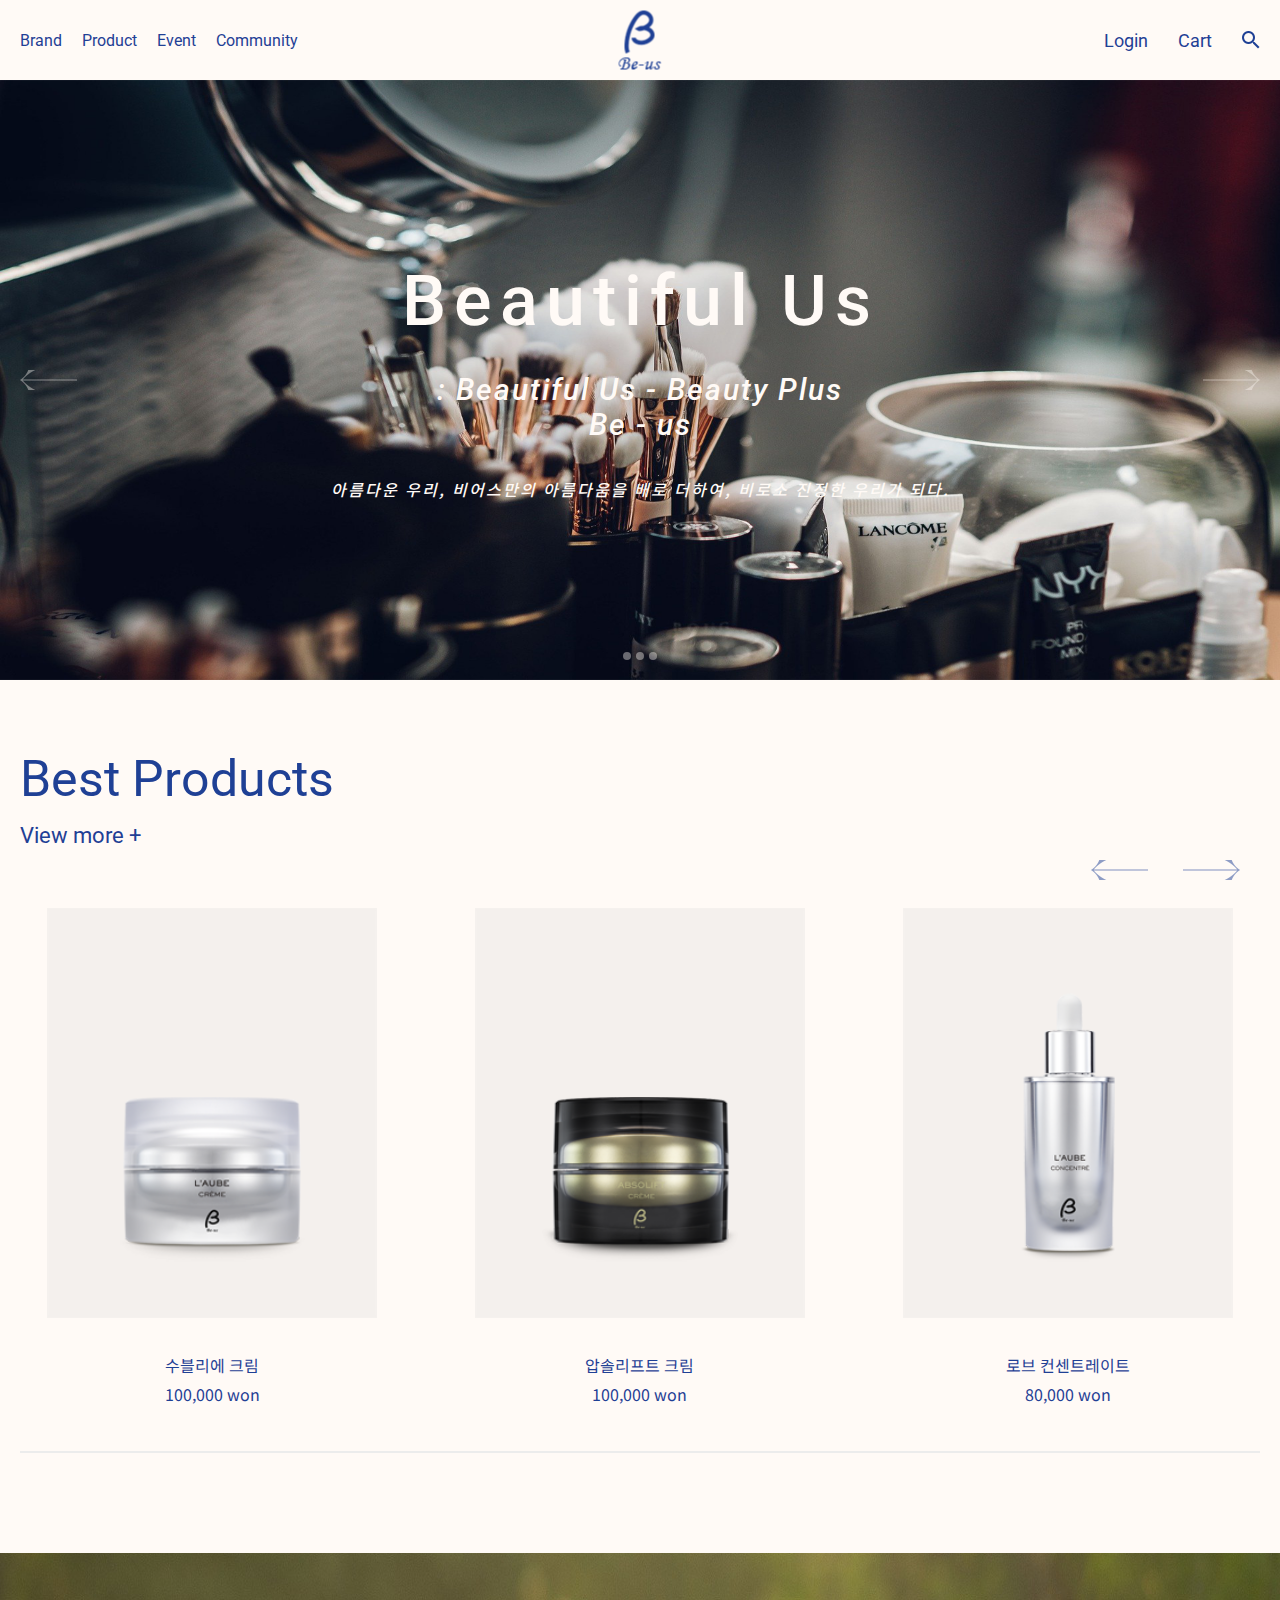
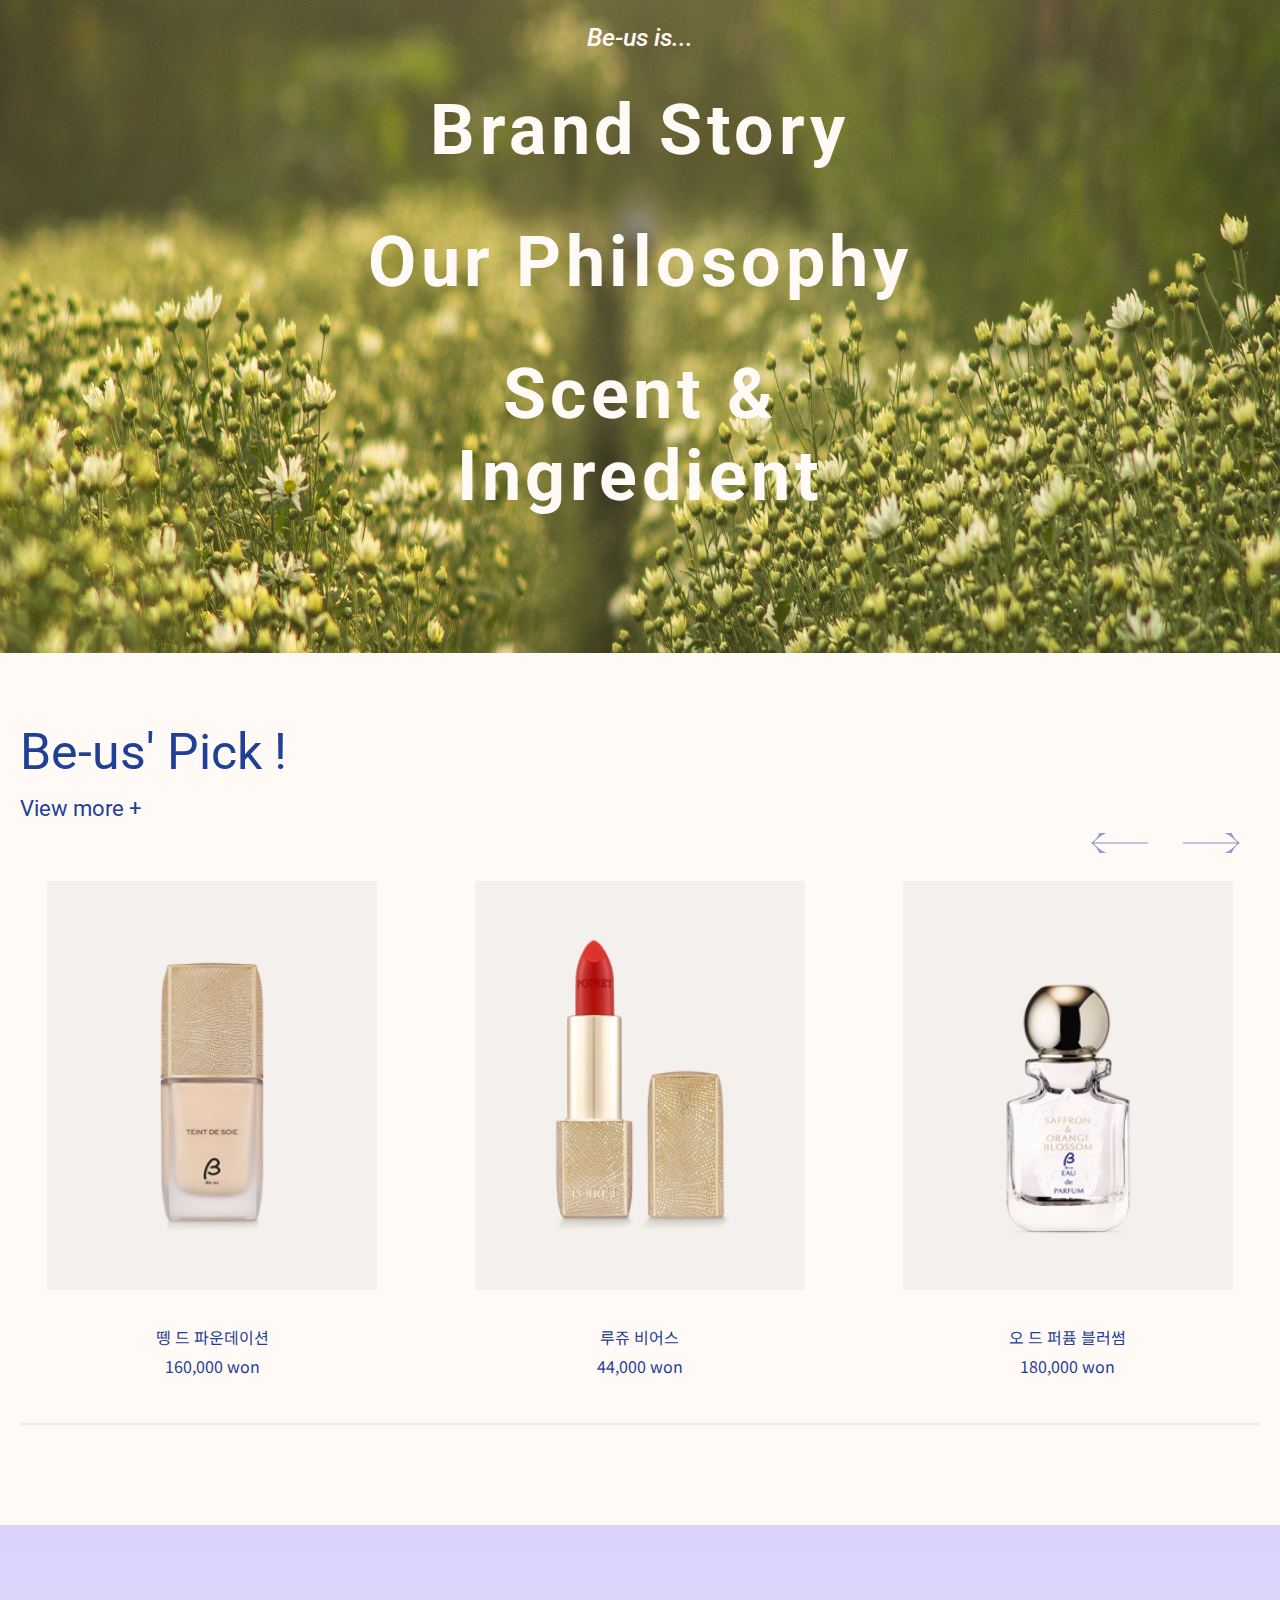
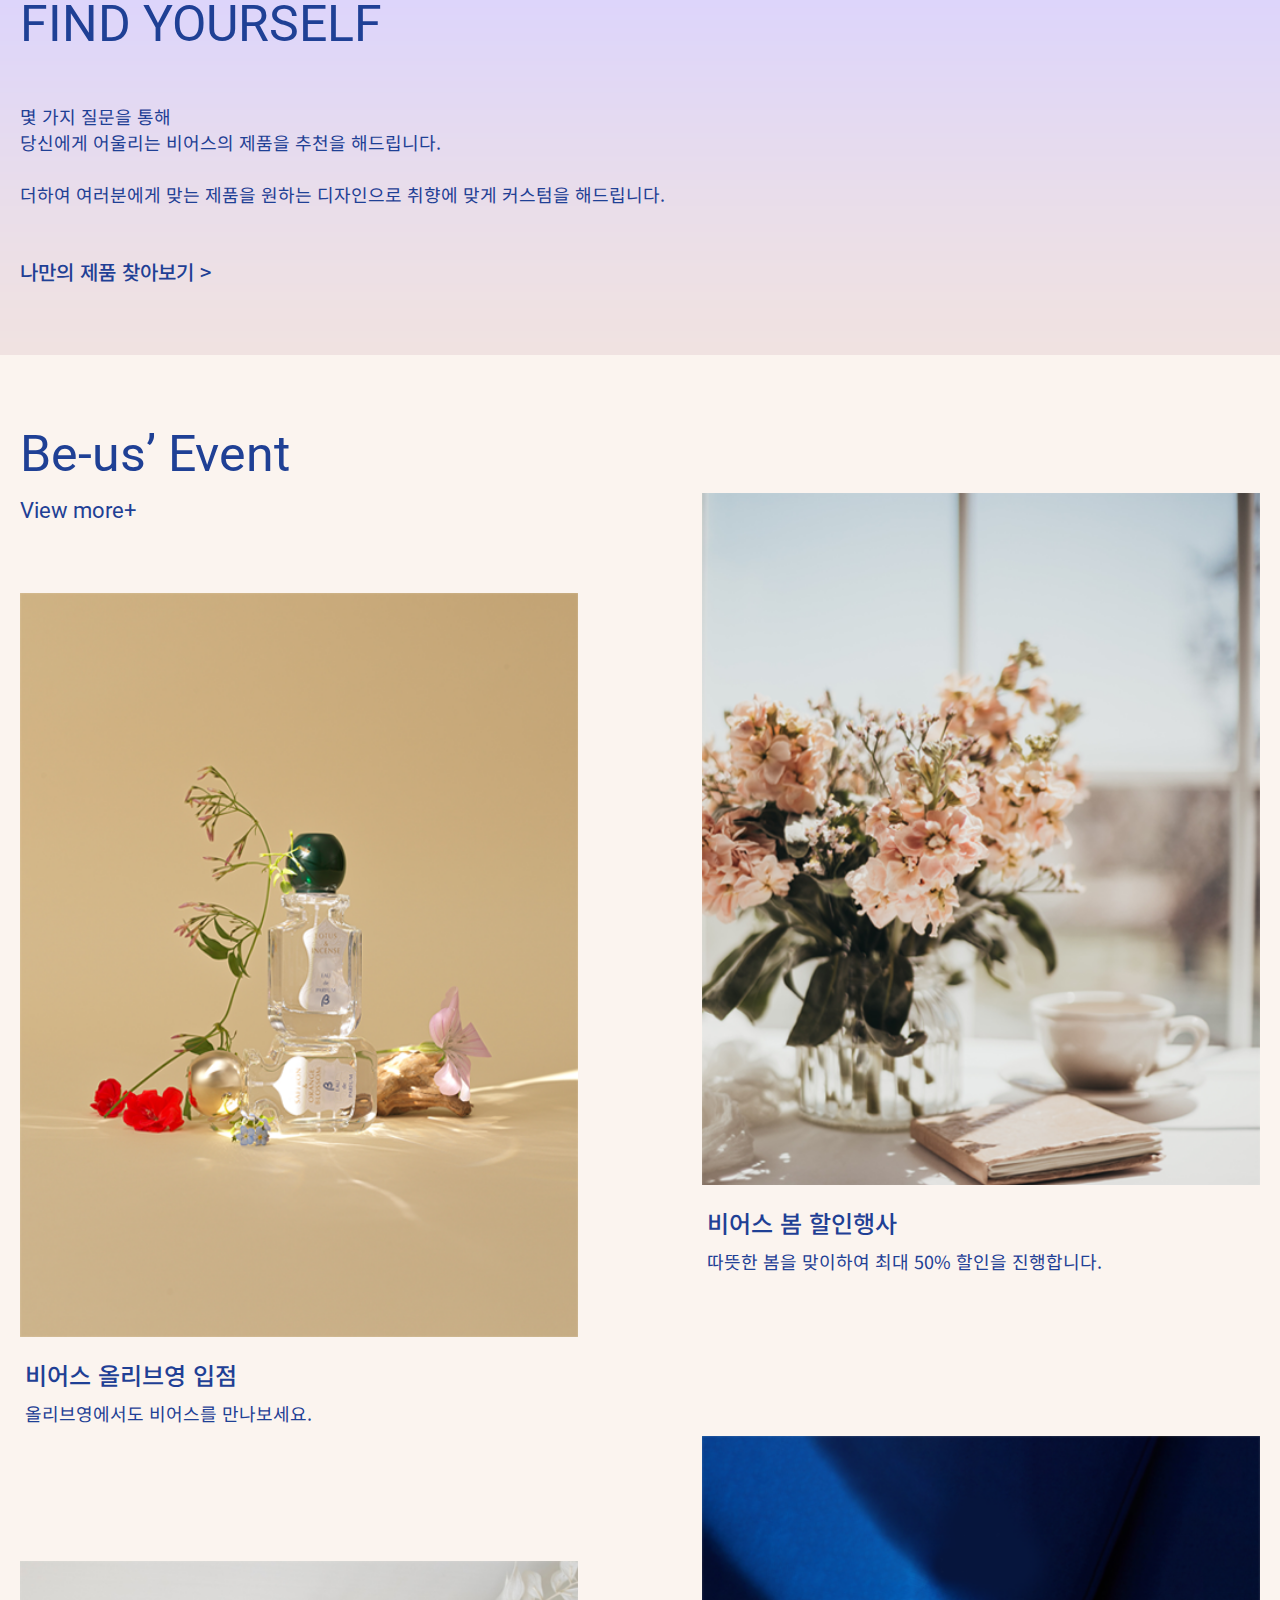
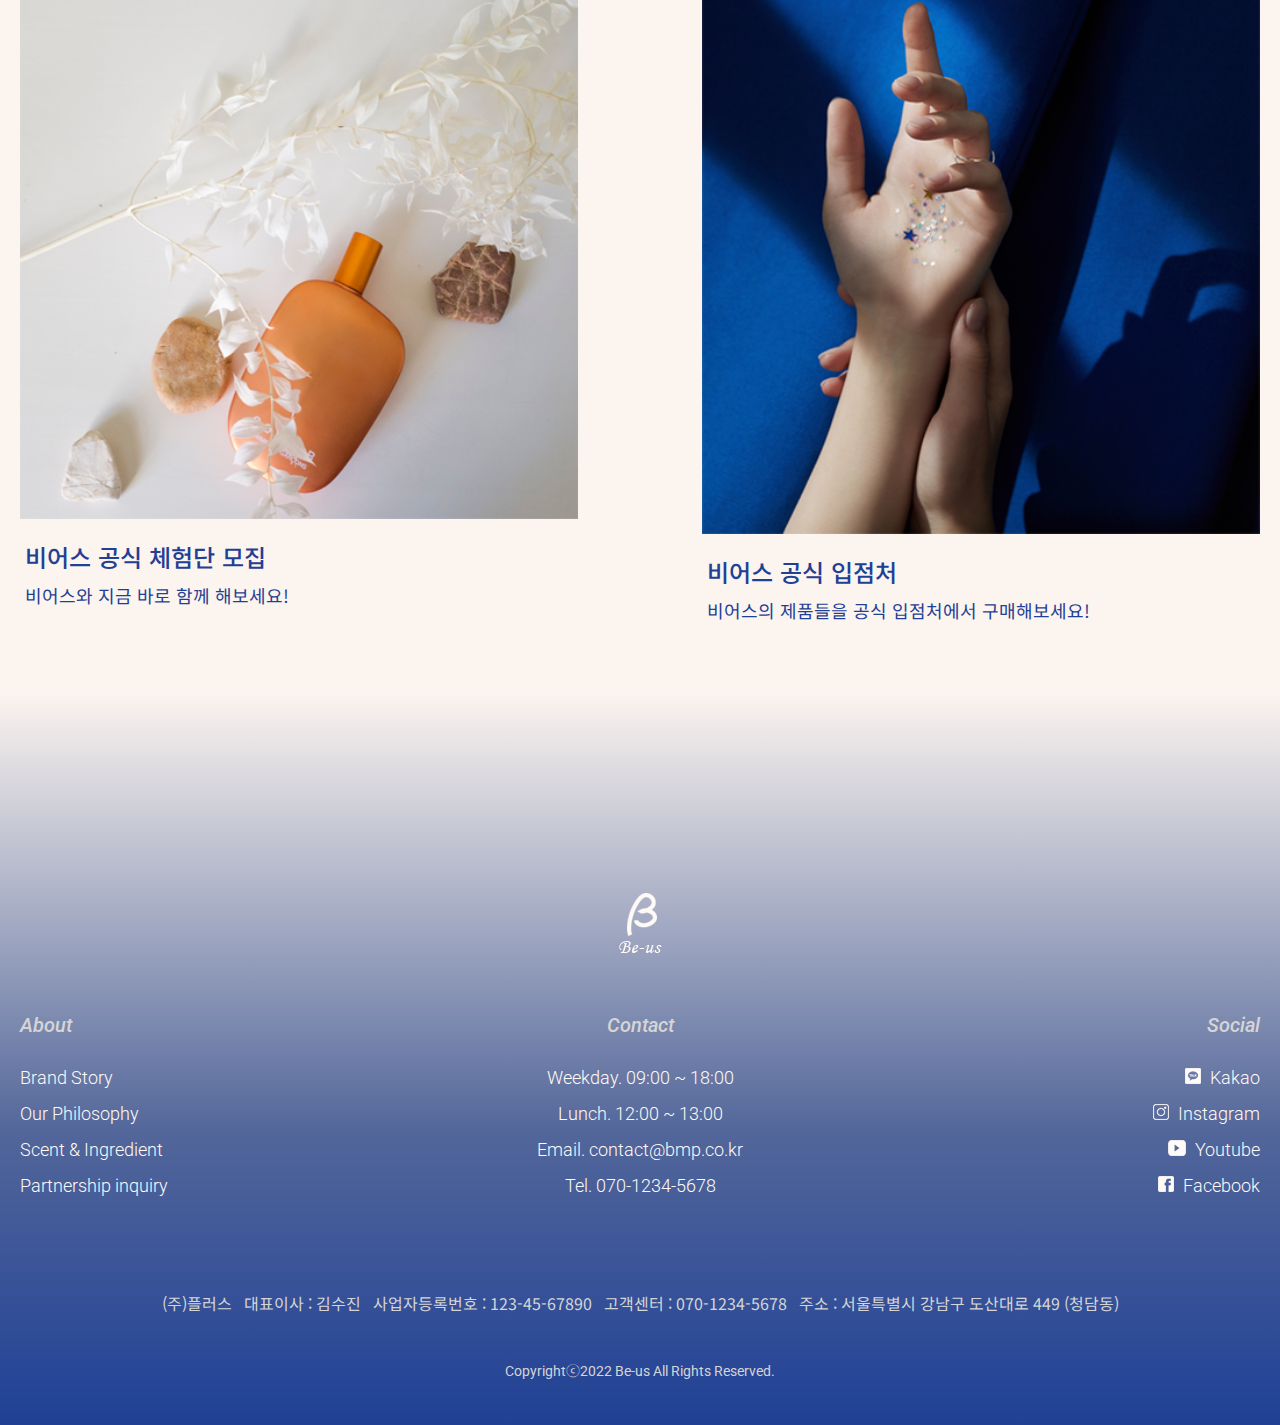
==== commit f31c1229: "main-ban-txt-add" ====
--- a/index.html
+++ b/index.html
@@ -8,8 +8,8 @@
         <meta name="viewport" content="width=device-width, initial-scale=1.0"> 
         <title>Be-us</title>
         <link rel="stylesheet" href="css/index.css">
+        <script src="./js/index.js"></script>
         <link rel="shortcut icon" href="images/beus.ico">
-        <!-- <script src=""></script> -->
     </head>
     <body>
         <header>
@@ -40,33 +40,94 @@
 
         <main>
             <section class="main-slide">
-                <div class="slide-img">
-                    <img src="./images/mainbanner1.png" alt="mainbanner1">
-                </div> 
-
-                <div class="mban-slide-icon-l">
-                    <a href="#"><img src="./images/slide-btn-left-h.png" alt=""></a>
-                </div> 
-
-                <div class="mban-slide-icon-r">
-                    <a href="#"><img src="./images/slide-btn-right-h.png" alt=""></a>
-                </div> 
-
-                <div class="banner-txt">
-                    <div class="txt">
-                        <h2 class="ban1-title">Beautiful Us</h2>
-                        <p class="ban1-des1">
-                            : Beautiful Us - Beauty Plus <br /> Be - us
-                        </p>
-                        <p class="ban1-des2">아름다운 우리, 비어스만의 아름다움을 배로 더하여, 비로소 진정한 우리가 되다. </p>
-                    </div> 
-                </div> 
-
-                <div class="mban-btm-icon">
-                    <a href="#"></a>
-                    <a href="#"></a>
-                    <a href="#"></a>
-                </div> 
+                <div class="slide slide1">
+                    <div class="slide-img">
+                        <img src="./images/mainbanner1.png" alt="mainbanner1">
+                    </div> 
+    
+                    <div class="mban-slide-icon-l">
+                        <a href="#"><img src="./images/slide-btn-left-h.png" alt="slide-left"></a>
+                    </div> 
+    
+                    <div class="mban-slide-icon-r">
+                        <a href="#"><img src="./images/slide-btn-right-h.png" alt="slide-right"></a>
+                    </div> 
+    
+                    <div class="banner-txt">
+                        <div class="txt">
+                            <h2 class="ban1-title">Beautiful Us</h2>
+                            <p class="ban1-des1">
+                                : Beautiful Us - Beauty Plus <br /> Be - us
+                            </p>
+                            <p class="ban1-des2">아름다운 우리, 비어스만의 아름다움을 배로 더하여, 비로소 진정한 우리가 되다. </p>
+                        </div> 
+                    </div> 
+    
+                    <div class="mban-btm-icon">
+                        <a href="#"></a>
+                        <a href="#"></a>
+                        <a href="#"></a>
+                    </div> 
+                </div>
+
+                <div class="slide slide2">
+                    <div class="slide-img">
+                        <img src="./images/mainbanner2.png" alt="mainbanner1">
+                    </div> 
+    
+                    <div class="mban-slide-icon-l">
+                        <a href="#"><img src="./images/slide-btn-left-h.png" alt="slide-left"></a>
+                    </div> 
+    
+                    <div class="mban-slide-icon-r">
+                        <a href="#"><img src="./images/slide-btn-right-h.png" alt="slide-right"></a>
+                    </div> 
+    
+                    <div class="banner-txt">
+                        <div class="txt">
+                            <span>NOW or NEVER</span>
+                            <h2 class="ban1-title">Spring Sale Event</h2>
+                            <p class="ban1-des1">
+                                2022.03.22 ~ 2022.04.30
+                            </p>
+                            <p class="ban1-des2">비어스 전 품목 30% ~ 60% 할인<br>비어스와 함께 따뜻한 봄을 맞이할 준비를 해보세요.</p>
+                        </div> 
+                    </div> 
+    
+                    <div class="mban-btm-icon">
+                        <a href="#"></a>
+                        <a href="#"></a>
+                        <a href="#"></a>
+                    </div> 
+                </div>
+
+                <div class="slide slide3">
+                    <div class="slide-img">
+                        <img src="./images/mainbanner3.png" alt="mainbanner1">
+                    </div> 
+    
+                    <div class="mban-slide-icon-l">
+                        <a href="#"><img src="./images/slide-btn-left-h.png" alt="slide-left"></a>
+                    </div> 
+    
+                    <div class="mban-slide-icon-r">
+                        <a href="#"><img src="./images/slide-btn-right-h.png" alt="slide-right"></a>
+                    </div> 
+    
+                    <div class="banner-txt">
+                        <div class="txt">
+                            <span>Olive Young & Be-us</span>
+                            <h2 class="ban1-title">비어스 올리브영 입점</h2>
+                            <p class="ban1-des1">2022년 3월 2일, 비어스가 올리브영에 입접했습니다.<br> 바로 비어스를 올리브영에서 만나보세요.</p>
+                        </div> 
+                    </div> 
+    
+                    <div class="mban-btm-icon">
+                        <a href="#"></a>
+                        <a href="#"></a>
+                        <a href="#"></a>
+                    </div> 
+                </div>
             </section>
 
             <section class="pd-sec">
@@ -140,9 +201,9 @@
                 </div>
                 <p class="be-us-is">Be-us is...</p>
                 <div class="brand-text">
-                        <h2><a href="#">Brand Story</a></h2>
-                        <h2><a href="#">Our Philosophy</a></h2>
-                        <h2><a href="#">Scent & Ingredient</a></h2>
+                        <h2 class="brand-text1"><a href="#">Brand Story</a></h2>
+                        <h2 class="brand-text2"><a href="#">Our Philosophy</a></h2>
+                        <h2 class="brand-text3"><a href="#">Scent & Ingredient</a></h2>
                 </div>
             </section>
 
--- a/css/index.css
+++ b/css/index.css
@@ -3,8 +3,7 @@
 * {
   margin: 0;
   padding: 0;
-  -webkit-box-sizing: border-box;
-          box-sizing: border-box;
+  box-sizing: border-box;
 }
 
 body {
@@ -69,7 +68,6 @@
 body {
   padding-top: 60px;
 }
-
 @media screen and (min-width: 768px) {
   body {
     padding-top: 80px;
@@ -85,306 +83,244 @@
   z-index: 1;
   background-color: #fffaf6;
 }
-
 @media screen and (min-width: 768px) {
   header {
     height: 80px;
   }
 }
-
 header div.wrapper {
   width: 100%;
   height: 100%;
   padding: 0 20px;
-  display: -webkit-box;
-  display: -ms-flexbox;
   display: flex;
-  -webkit-box-pack: justify;
-      -ms-flex-pack: justify;
-          justify-content: space-between;
-  -webkit-box-align: center;
-      -ms-flex-align: center;
-          align-items: center;
-}
-
-@media screen and (min-width: 1320px) {
+  justify-content: space-between;
+  align-items: center;
+}
+@media screen and (min-width: 768px) {
   header div.wrapper {
     max-width: 1320px;
     margin: 0 auto;
   }
 }
-
 header div.wrapper nav.main-menu ul.gnb {
-  display: -webkit-box;
-  display: -ms-flexbox;
   display: flex;
-  -webkit-box-pack: justify;
-      -ms-flex-pack: justify;
-          justify-content: space-between;
-  -ms-flex-line-pack: center;
-      align-content: center;
-}
-
+  justify-content: space-between;
+  align-content: center;
+}
 header div.wrapper nav.main-menu ul.gnb li {
   display: none;
 }
-
-@media screen and (min-width: 768px) {
+@media screen and (min-width: 768px) {
+  header div.wrapper nav.main-menu ul.gnb li {
+    display: block;
+    margin-right: 20px;
+  }
+}
+@media screen and (min-width: 1320px) {
   header div.wrapper nav.main-menu ul.gnb li {
     display: block;
     margin-right: 35px;
   }
-}
-
+  header div.wrapper nav.main-menu ul.gnb li:last-child {
+    margin-right: 35px;
+  }
+}
 header div.wrapper nav.main-menu ul.gnb li:last-child {
   display: block;
 }
-
 @media screen and (min-width: 768px) {
   header div.wrapper nav.main-menu ul.gnb li:last-child {
     display: none;
   }
 }
-
 header div.wrapper nav.main-menu ul.gnb li a:hover {
   text-decoration: underline;
 }
-
 @media screen and (min-width: 768px) {
   header div.wrapper nav.main-menu ul.gnb li a {
     font-size: 16px;
   }
 }
-
 @media screen and (min-width: 1320px) {
   header div.wrapper nav.main-menu ul.gnb li a {
     font-size: 18px;
   }
 }
-
 header div.wrapper div.logo-wrap {
   position: absolute;
   top: 50%;
   left: 50%;
-  -webkit-transform: translate(-50%, -50%);
-          transform: translate(-50%, -50%);
-}
-
+  transform: translate(-50%, -50%);
+}
 header div.wrapper div.logo-wrap a img {
   width: 32px;
   height: auto;
 }
-
 @media screen and (min-width: 768px) {
   header div.wrapper div.logo-wrap a img {
     width: auto;
   }
 }
-
 @media screen and (min-width: 768px) {
   header div.wrapper div.side-menu ul {
-    display: -webkit-box;
-    display: -ms-flexbox;
     display: flex;
-    -webkit-box-pack: justify;
-        -ms-flex-pack: justify;
-            justify-content: space-between;
-    -webkit-box-align: center;
-        -ms-flex-align: center;
-            align-items: center;
-  }
-}
-
+    justify-content: space-between;
+    align-items: center;
+  }
+}
 header div.wrapper div.side-menu ul li {
   display: none;
 }
-
 @media screen and (min-width: 768px) {
   header div.wrapper div.side-menu ul li {
     display: block;
-    margin-left: 35px;
-  }
-}
-
+    margin-left: 30px;
+  }
+  header div.wrapper div.side-menu ul li:first-child {
+    margin-left: 0;
+  }
+}
 header div.wrapper div.side-menu ul li:last-child {
   display: block;
 }
-
 header div.wrapper div.side-menu ul li:last-child:hover {
   opacity: 0.5;
 }
-
 header div.wrapper div.side-menu ul li a:hover {
   text-decoration: underline;
 }
-
 @media screen and (min-width: 1320px) {
   header div.wrapper div.side-menu ul li a {
     font-size: 18px;
   }
 }
-
 main {
   width: 100%;
-}
-
+  margin: 0 auto;
+}
 main section.main-slide {
   position: relative;
   width: 100%;
 }
-
-main section.main-slide div.slide-img {
+main section.main-slide div.slide div.slide-img img {
   width: 100%;
   height: 400px;
 }
-
-@media screen and (min-width: 768px) {
-  main section.main-slide div.slide-img {
+@media screen and (min-width: 768px) {
+  main section.main-slide div.slide div.slide-img img {
     height: 600px;
   }
 }
-
-@media screen and (min-width: 1320px) {
-  main section.main-slide div.slide-img {
+@media screen and (min-width: 1320px) {
+  main section.main-slide div.slide div.slide-img img {
     height: 843px;
   }
 }
-
-main section.main-slide div.slide-img img {
-  width: 100%;
-  height: 100%;
-}
-
-main section.main-slide div.mban-slide-icon-l {
+main section.main-slide div.slide div.mban-slide-icon-l {
   display: none;
 }
-
-@media screen and (min-width: 768px) {
-  main section.main-slide div.mban-slide-icon-l {
+@media screen and (min-width: 768px) {
+  main section.main-slide div.slide div.mban-slide-icon-l {
     display: block;
     padding: 0 20px;
     position: absolute;
     top: 50%;
     left: 0;
-    -webkit-transform: translate(0, -50%);
-            transform: translate(0, -50%);
-  }
-}
-
-@media screen and (min-width: 768px) {
-  main section.main-slide div.mban-slide-icon-l a img {
+    transform: translate(0, -50%);
+  }
+}
+@media screen and (min-width: 768px) {
+  main section.main-slide div.slide div.mban-slide-icon-l a img {
     opacity: 0.4;
   }
-  main section.main-slide div.mban-slide-icon-l a img:hover {
+  main section.main-slide div.slide div.mban-slide-icon-l a img:hover {
     opacity: 1;
   }
 }
-
-main section.main-slide div.mban-slide-icon-r {
+main section.main-slide div.slide div.mban-slide-icon-r {
   display: none;
 }
-
-@media screen and (min-width: 768px) {
-  main section.main-slide div.mban-slide-icon-r {
+@media screen and (min-width: 768px) {
+  main section.main-slide div.slide div.mban-slide-icon-r {
     display: block;
     padding: 0 20px;
     position: absolute;
     top: 50%;
     right: 0;
-    -webkit-transform: translate(0, -50%);
-            transform: translate(0, -50%);
-  }
-}
-
-@media screen and (min-width: 768px) {
-  main section.main-slide div.mban-slide-icon-r a img {
+    transform: translate(0, -50%);
+  }
+}
+@media screen and (min-width: 768px) {
+  main section.main-slide div.slide div.mban-slide-icon-r a img {
     opacity: 0.4;
   }
-  main section.main-slide div.mban-slide-icon-r a img:hover {
+  main section.main-slide div.slide div.mban-slide-icon-r a img:hover {
     opacity: 1;
   }
 }
-
-main section.main-slide div.banner-txt {
+main section.main-slide div.slide div.banner-txt {
   position: absolute;
   top: 50%;
   left: 50%;
   width: 100%;
+  text-align: center;
   padding: 0 20px;
-  text-align: center;
-  margin: 0 auto;
-  -webkit-transform: translate(-50%, -50%);
-          transform: translate(-50%, -50%);
-}
-
-@media screen and (min-width: 768px) {
-  main section.main-slide div.banner-txt {
-    width: 655px;
-  }
-}
-
-@media screen and (min-width: 768px) {
-  main section.main-slide div.banner-txt {
-    width: 1200px;
-  }
-}
-
-main section.main-slide div.banner-txt div.txt {
+  transform: translate(-50%, -50%);
+}
+@media screen and (min-width: 768px) {
+  main section.main-slide div.slide div.banner-txt {
+    width: 90%;
+    margin: auto;
+  }
+}
+main section.main-slide div.slide div.banner-txt div.txt {
   color: #fffaf6;
 }
-
-main section.main-slide div.banner-txt div.txt h2 {
+main section.main-slide div.slide div.banner-txt div.txt h2 {
   font-size: 40px;
   letter-spacing: 5px;
   margin-bottom: 30px;
 }
-
-@media screen and (min-width: 768px) {
-  main section.main-slide div.banner-txt div.txt h2 {
+@media screen and (min-width: 768px) {
+  main section.main-slide div.slide div.banner-txt div.txt h2 {
     font-weight: 500;
     font-size: 70px;
     letter-spacing: 8px;
   }
 }
-
-@media screen and (min-width: 1320px) {
-  main section.main-slide div.banner-txt div.txt h2 {
+@media screen and (min-width: 1320px) {
+  main section.main-slide div.slide div.banner-txt div.txt h2 {
     font-size: 100px;
     letter-spacing: 10px;
     margin-bottom: 45px;
   }
 }
-
-main section.main-slide div.banner-txt div.txt p.ban1-des1 {
+main section.main-slide div.slide div.banner-txt div.txt p.ban1-des1 {
   font-size: 20px;
   font-weight: 500;
   font-style: italic;
   letter-spacing: 1px;
   margin-bottom: 35px;
 }
-
-@media screen and (min-width: 768px) {
-  main section.main-slide div.banner-txt div.txt p.ban1-des1 {
+@media screen and (min-width: 768px) {
+  main section.main-slide div.slide div.banner-txt div.txt p.ban1-des1 {
     font-size: 30px;
     letter-spacing: 2px;
   }
 }
-
-@media screen and (min-width: 1320px) {
-  main section.main-slide div.banner-txt div.txt p.ban1-des1 {
+@media screen and (min-width: 1320px) {
+  main section.main-slide div.slide div.banner-txt div.txt p.ban1-des1 {
     font-size: 36px;
     margin-bottom: 50px;
     letter-spacing: 3px;
   }
 }
-
-main section.main-slide div.banner-txt div.txt p.ban1-des2 {
+main section.main-slide div.slide div.banner-txt div.txt p.ban1-des2 {
   font-family: "Noto Sans KR", sans-serif;
   display: none;
 }
-
-@media screen and (min-width: 768px) {
-  main section.main-slide div.banner-txt div.txt p.ban1-des2 {
+@media screen and (min-width: 768px) {
+  main section.main-slide div.slide div.banner-txt div.txt p.ban1-des2 {
     display: block;
     font-weight: 500;
     font-size: 16px;
@@ -392,40 +328,32 @@
     letter-spacing: 2px;
   }
 }
-
-@media screen and (min-width: 1320px) {
-  main section.main-slide div.banner-txt div.txt p.ban1-des2 {
+@media screen and (min-width: 1320px) {
+  main section.main-slide div.slide div.banner-txt div.txt p.ban1-des2 {
     font-size: 22px;
     letter-spacing: 2.5px;
   }
 }
-
-main section.main-slide div.mban-btm-icon {
-  display: -webkit-box;
-  display: -ms-flexbox;
+main section.main-slide div.slide div.mban-btm-icon {
   display: flex;
   position: absolute;
   bottom: 15px;
   left: 50%;
-  -webkit-transform: translate(-50%, 0);
-          transform: translate(-50%, 0);
+  transform: translate(-50%, 0);
   text-align: center;
   margin: 0 auto;
 }
-
-@media screen and (min-width: 768px) {
-  main section.main-slide div.mban-btm-icon {
+@media screen and (min-width: 768px) {
+  main section.main-slide div.slide div.mban-btm-icon {
     bottom: 20px;
   }
 }
-
-@media screen and (min-width: 1320px) {
-  main section.main-slide div.mban-btm-icon {
+@media screen and (min-width: 1320px) {
+  main section.main-slide div.slide div.mban-btm-icon {
     bottom: 25px;
   }
 }
-
-main section.main-slide div.mban-btm-icon a {
+main section.main-slide div.slide div.mban-btm-icon a {
   width: 8px;
   height: 8px;
   background-color: #fffaf6;
@@ -433,43 +361,41 @@
   border-radius: 50%;
   margin-right: 5px;
 }
-
-main section.main-slide div.mban-btm-icon a:hover {
+main section.main-slide div.slide div.mban-btm-icon a:hover {
   opacity: 1;
 }
-
-main section.main-slide div.mban-btm-icon a:last-child {
+main section.main-slide div.slide div.mban-btm-icon a:last-child {
   margin-right: 0;
 }
-
+main section.main-slide div.slide2 {
+  display: none;
+}
+main section.main-slide div.slide3 {
+  display: none;
+}
 main section.pd-sec {
   padding: 50px 20px;
   background-color: #fffaf6;
 }
-
+@media screen and (min-width: 768px) {
+  main section.pd-sec {
+    padding: 70px 20px 100px 20px;
+  }
+}
 main section.pd-sec div.pd-wrap {
   position: relative;
   width: 100%;
   max-width: 1320px;
   margin: 0 auto;
 }
-
-@media screen and (min-width: 768px) {
-  main section.pd-sec div.pd-wrap {
-    padding: 70px 20px 100px 20px;
-  }
-}
-
 main section.pd-sec div.pd-wrap div.pd-area-title {
   width: 100%;
 }
-
 main section.pd-sec div.pd-wrap div.pd-area-title h2 {
   font-weight: 400;
   font-size: 30px;
   margin-bottom: 10px;
 }
-
 @media screen and (min-width: 768px) {
   main section.pd-sec div.pd-wrap div.pd-area-title h2 {
     font-size: 50px;
@@ -477,12 +403,10 @@
     margin-bottom: 15px;
   }
 }
-
 main section.pd-sec div.pd-wrap div.pd-area-title a {
   font-size: 16px;
   margin-bottom: 30px;
 }
-
 @media screen and (min-width: 768px) {
   main section.pd-sec div.pd-wrap div.pd-area-title a {
     font-size: 22px;
@@ -490,69 +414,49 @@
     margin-bottom: 60px;
   }
 }
-
 main section.pd-sec div.pd-wrap div.pd-area-title a:hover {
   text-decoration: underline;
 }
-
 main section.pd-sec div.pd-wrap div.slide-icon {
   display: none;
 }
-
 @media screen and (min-width: 768px) {
   main section.pd-sec div.pd-wrap div.slide-icon {
     display: block;
-    display: -webkit-box;
-    display: -ms-flexbox;
     display: flex;
     position: absolute;
     top: 110px;
     right: 20px;
-    -webkit-box-pack: end;
-        -ms-flex-pack: end;
-            justify-content: flex-end;
-  }
-}
-
+    justify-content: flex-end;
+  }
+}
 main section.pd-sec div.pd-wrap div.slide-icon a {
   margin-left: 35px;
 }
-
 main section.pd-sec div.pd-wrap div.slide-icon a:first-child {
   margin-left: 0;
 }
-
 main section.pd-sec div.pd-wrap div.slide-icon a img {
   opacity: 0.5;
 }
-
 main section.pd-sec div.pd-wrap div.slide-icon a img:hover {
   opacity: 1;
 }
-
 main section.pd-sec div.pd-wrap div.product {
   width: 100%;
 }
-
 main section.pd-sec div.pd-wrap div.product ul.pd {
   width: 100%;
 }
-
 @media screen and (min-width: 768px) {
   main section.pd-sec div.pd-wrap div.product ul.pd {
-    display: -webkit-box;
-    display: -ms-flexbox;
     display: flex;
-    -webkit-box-pack: justify;
-        -ms-flex-pack: justify;
-            justify-content: space-between;
-  }
-}
-
+    justify-content: space-between;
+  }
+}
 main section.pd-sec div.pd-wrap div.product ul.pd li {
   display: none;
 }
-
 @media screen and (min-width: 768px) {
   main section.pd-sec div.pd-wrap div.product ul.pd li {
     display: block;
@@ -562,110 +466,90 @@
     display: none;
   }
 }
-
 @media screen and (min-width: 768px) and (min-width: 1320px) {
   main section.pd-sec div.pd-wrap div.product ul.pd li:last-child {
     display: block;
   }
 }
-
 @media screen and (min-width: 1320px) {
   main section.pd-sec div.pd-wrap div.product ul.pd li {
     width: 23%;
   }
 }
-
 main section.pd-sec div.pd-wrap div.product ul.pd li:first-child {
   display: block;
 }
-
 main section.pd-sec div.pd-wrap div.product ul.pd li a {
   width: 100%;
 }
-
 main section.pd-sec div.pd-wrap div.product ul.pd li a:hover {
   text-decoration: underline;
   font-weight: 500;
 }
-
 @media screen and (min-width: 768px) {
   main section.pd-sec div.pd-wrap div.product ul.pd li a div.pd-img {
     width: 100%;
   }
 }
-
 main section.pd-sec div.pd-wrap div.product ul.pd li a div.pd-img img {
   max-width: 280px;
   height: auto;
   margin: auto;
 }
-
 @media screen and (min-width: 768px) {
   main section.pd-sec div.pd-wrap div.product ul.pd li a div.pd-img img {
     width: 100%;
     max-width: 330px;
   }
 }
-
 main section.pd-sec div.pd-wrap div.product ul.pd li a div.pd-img img:hover {
   opacity: 0.4;
 }
-
 main section.pd-sec div.pd-wrap div.product ul.pd li a div.pd-txt {
   text-align: center;
   font-family: "Noto Sans KR", sans-serif;
   padding: 25px 0;
 }
-
 @media screen and (min-width: 768px) {
   main section.pd-sec div.pd-wrap div.product ul.pd li a div.pd-txt {
     padding: 35px 0 45px 0;
   }
 }
-
 main section.pd-sec div.pd-wrap div.product ul.pd li a div.pd-txt p {
   font-size: 16px;
 }
-
 main section.pd-sec div.pd-wrap div.product ul.pd li a div.pd-txt p:first-child {
   margin-bottom: 5px;
 }
-
 main section.pd-sec div.pd-wrap div.product div.pd-line {
   width: 280px;
   height: 2px;
   background-color: #ececec;
   margin: auto;
 }
-
 @media screen and (min-width: 768px) {
   main section.pd-sec div.pd-wrap div.product div.pd-line {
     width: 100%;
   }
 }
-
 main section.brand {
   position: relative;
   width: 100%;
   text-align: center;
 }
-
 main section.brand div.brand-img {
   width: 100%;
   height: auto;
 }
-
 main section.brand div.brand-img img {
   width: 100%;
   height: 450px;
 }
-
 @media screen and (min-width: 768px) {
   main section.brand div.brand-img img {
     height: 700px;
   }
 }
-
 main section.brand p.be-us-is {
   width: 100%;
   position: absolute;
@@ -677,55 +561,47 @@
   color: #fffaf6;
   margin-top: 30px;
 }
-
 @media screen and (min-width: 768px) {
   main section.brand p.be-us-is {
     font-size: 25px;
     margin-top: 70px;
   }
 }
-
 main section.brand .brand-text {
   width: 100%;
   position: absolute;
   top: 50%;
   left: 50%;
-  -webkit-transform: translate(-50%, -50%);
-          transform: translate(-50%, -50%);
-}
-
+  transform: translate(-50%, -50%);
+}
 main section.brand .brand-text h2 {
   margin-bottom: 25px;
 }
-
 @media screen and (min-width: 768px) {
   main section.brand .brand-text h2 {
     margin-bottom: 50px;
   }
 }
-
 main section.brand .brand-text h2:last-child {
   margin-bottom: 0;
 }
-
 main section.brand .brand-text h2 a {
+  width: 50%;
+  margin: auto;
   font-size: 34px;
   font-weight: 700;
   letter-spacing: 2.5px;
   color: #fffaf6;
 }
-
 @media screen and (min-width: 768px) {
   main section.brand .brand-text h2 a {
     font-size: 70px;
     letter-spacing: 4.5px;
   }
 }
-
 main section.brand .brand-text h2 a:hover {
   color: #999999;
 }
-
 main section.find {
   position: relative;
   width: 100%;
@@ -733,61 +609,50 @@
   background: url(../images/gradient.png) no-repeat center;
   background-size: cover;
 }
-
 @media screen and (min-width: 768px) {
   main section.find {
     height: 430px;
   }
 }
-
 main section.find div.find-wrap {
   width: 100%;
   max-width: 1320px;
   padding: 0 20px;
   margin: 0 auto;
 }
-
 @media screen and (min-width: 768px) {
   main section.find div.find-wrap {
     padding: 0 20px;
   }
 }
-
 main section.find div.find-wrap div.find-ab {
   position: absolute;
   top: 50%;
-  -webkit-transform: translate(0, -50%);
-          transform: translate(0, -50%);
-}
-
+  transform: translate(0, -50%);
+}
 main section.find div.find-wrap div.find-ab h2 {
   font-weight: 400;
   font-size: 30px;
 }
-
 @media screen and (min-width: 768px) {
   main section.find div.find-wrap div.find-ab h2 {
     font-weight: 400;
     font-size: 50px;
   }
 }
-
 main section.find div.find-wrap div.find-ab p.find-mobile {
   font-family: "Noto Sans KR", sans-serif;
   font-size: 16px;
   margin: 50px 0;
 }
-
 @media screen and (min-width: 768px) {
   main section.find div.find-wrap div.find-ab p.find-mobile {
     display: none;
   }
 }
-
 main section.find div.find-wrap div.find-ab p.find-tablet {
   display: none;
 }
-
 @media screen and (min-width: 768px) {
   main section.find div.find-wrap div.find-ab p.find-tablet {
     display: block;
@@ -796,44 +661,41 @@
     margin: 50px 0;
   }
 }
-
 main section.find div.find-wrap div.find-ab a {
   font-family: "Noto Sans KR", sans-serif;
   font-size: 18px;
   font-weight: 500;
 }
-
 @media screen and (min-width: 768px) {
   main section.find div.find-wrap div.find-ab a {
     font-size: 20px;
   }
 }
-
 main section.find div.find-wrap div.find-ab a:hover {
   text-decoration: underline;
 }
-
 main section.event {
   width: 100%;
-}
-
+  padding: 50px 20px;
+}
+@media screen and (min-width: 768px) {
+  main section.event {
+    padding: 70px 20px;
+  }
+}
 main section.event div.ev-wrapper {
   width: 100%;
   max-width: 1320px;
-  padding: 40px 20px;
   margin: 0 auto;
 }
-
 main section.event div.ev-wrapper div.event-title {
   width: 100%;
 }
-
 main section.event div.ev-wrapper div.event-title h2 {
   font-weight: 400;
   font-size: 30px;
   margin-bottom: 10px;
 }
-
 @media screen and (min-width: 768px) {
   main section.event div.ev-wrapper div.event-title h2 {
     font-size: 50px;
@@ -841,12 +703,10 @@
     margin-bottom: 15px;
   }
 }
-
 main section.event div.ev-wrapper div.event-title p a {
   font-size: 16px;
   margin-bottom: 30px;
 }
-
 @media screen and (min-width: 768px) {
   main section.event div.ev-wrapper div.event-title p a {
     font-size: 22px;
@@ -854,255 +714,202 @@
     margin-bottom: 70px;
   }
 }
-
 @media screen and (min-width: 1320px) {
   main section.event div.ev-wrapper div.event-title p a {
     margin-bottom: 90px;
   }
 }
-
 main section.event div.ev-wrapper div.event-title p a:hover {
   text-decoration: underline;
 }
-
 main section.event div.ev-wrapper div.event-des {
   width: 100%;
 }
-
 @media screen and (min-width: 1320px) {
   main section.event div.ev-wrapper div.event-des {
     padding: 0 70px;
   }
 }
-
 main section.event div.ev-wrapper div.event-des .ev-flex-b1 {
   width: 100%;
 }
-
 @media screen and (min-width: 768px) {
   main section.event div.ev-wrapper div.event-des .ev-flex-b1 {
-    display: -webkit-box;
-    display: -ms-flexbox;
     display: flex;
-    -webkit-box-pack: justify;
-        -ms-flex-pack: justify;
-            justify-content: space-between;
-  }
-}
-
+    justify-content: space-between;
+  }
+}
 main section.event div.ev-wrapper div.event-des .ev-flex-b1 .ev {
   width: 100%;
   margin-bottom: 50px;
 }
-
 @media screen and (min-width: 768px) {
   main section.event div.ev-wrapper div.event-des .ev-flex-b1 .ev {
     width: 45%;
   }
 }
-
 @media screen and (min-width: 768px) {
   main section.event div.ev-wrapper div.event-des .ev-flex-b1 .ev {
     margin-bottom: 90px;
   }
 }
-
 main section.event div.ev-wrapper div.event-des .ev-flex-b1 .ev .ev-img {
   width: 100%;
 }
-
 main section.event div.ev-wrapper div.event-des .ev-flex-b1 .ev .ev-img a {
   width: 100%;
 }
-
 main section.event div.ev-wrapper div.event-des .ev-flex-b1 .ev .ev-img a img {
   width: 100%;
   height: auto;
 }
-
 @media screen and (min-width: 1320px) {
   main section.event div.ev-wrapper div.event-des .ev-flex-b1 .ev .ev-img a img {
     width: auto;
   }
 }
-
 main section.event div.ev-wrapper div.event-des .ev-flex-b1 .ev .ev-img-des {
   padding: 20px 5px 0 5px;
   width: 100%;
 }
-
 @media screen and (min-width: 1320px) {
   main section.event div.ev-wrapper div.event-des .ev-flex-b1 .ev .ev-img-des {
     padding: 30px 10px 0 10px;
   }
 }
-
 main section.event div.ev-wrapper div.event-des .ev-flex-b1 .ev .ev-img-des a {
   width: 100%;
 }
-
 main section.event div.ev-wrapper div.event-des .ev-flex-b1 .ev .ev-img-des a:hover {
   text-decoration: underline;
 }
-
 main section.event div.ev-wrapper div.event-des .ev-flex-b1 .ev .ev-img-des a h3 {
   font-weight: 500;
   font-family: "Noto Sans KR", sans-serif;
   font-size: 24px;
   margin-bottom: 6px;
 }
-
 @media screen and (min-width: 768px) {
   main section.event div.ev-wrapper div.event-des .ev-flex-b1 .ev .ev-img-des a h3 {
     margin-bottom: 8px;
   }
 }
-
 @media screen and (min-width: 1320px) {
   main section.event div.ev-wrapper div.event-des .ev-flex-b1 .ev .ev-img-des a h3 {
     font-size: 30px;
     margin-bottom: 10px;
   }
 }
-
 main section.event div.ev-wrapper div.event-des .ev-flex-b1 .ev .ev-img-des a p {
   font-weight: 400;
   font-family: "Noto Sans KR", sans-serif;
   font-size: 18px;
 }
-
 @media screen and (min-width: 1320px) {
   main section.event div.ev-wrapper div.event-des .ev-flex-b1 .ev .ev-img-des a p {
     font-size: 22px;
   }
 }
-
 @media screen and (min-width: 768px) {
   main section.event div.ev-wrapper div.event-des .ev-flex-b1 .ev2 {
     margin-top: -100px;
   }
 }
-
 @media screen and (min-width: 1320px) {
   main section.event div.ev-wrapper div.event-des .ev-flex-b1 .ev2 {
     margin-top: -115px;
   }
 }
-
 main section.event div.ev-wrapper div.event-des .ev-flex-b2 {
   width: 100%;
 }
-
 @media screen and (min-width: 768px) {
   main section.event div.ev-wrapper div.event-des .ev-flex-b2 {
-    display: -webkit-box;
-    display: -ms-flexbox;
     display: flex;
-    -webkit-box-pack: justify;
-        -ms-flex-pack: justify;
-            justify-content: space-between;
-  }
-}
-
+    justify-content: space-between;
+  }
+}
 main section.event div.ev-wrapper div.event-des .ev-flex-b2 .ev {
   width: 100%;
   margin-bottom: 50px;
 }
-
 @media screen and (min-width: 768px) {
   main section.event div.ev-wrapper div.event-des .ev-flex-b2 .ev {
     width: 45%;
   }
 }
-
 @media screen and (min-width: 768px) {
   main section.event div.ev-wrapper div.event-des .ev-flex-b2 .ev {
     margin-bottom: 0;
   }
 }
-
 main section.event div.ev-wrapper div.event-des .ev-flex-b2 .ev .ev-img {
   width: 100%;
 }
-
 main section.event div.ev-wrapper div.event-des .ev-flex-b2 .ev .ev-img a {
   width: 100%;
 }
-
 main section.event div.ev-wrapper div.event-des .ev-flex-b2 .ev .ev-img a img {
   width: 100%;
   height: auto;
 }
-
 @media screen and (min-width: 1320px) {
   main section.event div.ev-wrapper div.event-des .ev-flex-b2 .ev .ev-img a img {
     width: auto;
   }
 }
-
 main section.event div.ev-wrapper div.event-des .ev-flex-b2 .ev .ev-img-des {
   padding: 20px 5px 0 5px;
   width: 100%;
 }
-
 @media screen and (min-width: 1320px) {
   main section.event div.ev-wrapper div.event-des .ev-flex-b2 .ev .ev-img-des {
     padding: 30px 10px 0 10px;
   }
 }
-
 main section.event div.ev-wrapper div.event-des .ev-flex-b2 .ev .ev-img-des a {
   width: 100%;
 }
-
 main section.event div.ev-wrapper div.event-des .ev-flex-b2 .ev .ev-img-des a:hover {
   text-decoration: underline;
 }
-
 main section.event div.ev-wrapper div.event-des .ev-flex-b2 .ev .ev-img-des a h3 {
   font-weight: 500;
   font-family: "Noto Sans KR", sans-serif;
   font-size: 24px;
   margin-bottom: 6px;
 }
-
 @media screen and (min-width: 768px) {
   main section.event div.ev-wrapper div.event-des .ev-flex-b2 .ev .ev-img-des a h3 {
     margin-bottom: 8px;
   }
 }
-
 @media screen and (min-width: 1320px) {
   main section.event div.ev-wrapper div.event-des .ev-flex-b2 .ev .ev-img-des a h3 {
     font-size: 30px;
     margin-bottom: 10px;
   }
 }
-
 main section.event div.ev-wrapper div.event-des .ev-flex-b2 .ev .ev-img-des a p {
   font-weight: 400;
   font-family: "Noto Sans KR", sans-serif;
   font-size: 18px;
 }
-
 @media screen and (min-width: 1320px) {
   main section.event div.ev-wrapper div.event-des .ev-flex-b2 .ev .ev-img-des a p {
     font-size: 22px;
   }
 }
-
 @media screen and (min-width: 768px) {
   main section.event div.ev-wrapper div.event-des .ev-flex-b2 .ev3 {
     margin-top: 45px;
   }
 }
-
 @media screen and (min-width: 768px) {
   main section.event div.ev-wrapper div.event-des .ev-flex-b2 .ev4 {
     margin-top: -80px;
   }
 }
-
 @media screen and (min-width: 1320px) {
   main section.event div.ev-wrapper div.event-des .ev-flex-b2 .ev4 {
     margin-top: -100px;
@@ -1115,15 +922,13 @@
   /* Old browsers */
   /* FF3.6-15 */
   /* Chrome10-25,Safari5.1-6 */
-  background: -webkit-gradient(linear, left top, left bottom, from(#fbf4ef), color-stop(60%, #52669a), to(#1f4095));
   background: linear-gradient(to bottom, #fbf4ef 0%, #52669a 60%, #1f4095 100%);
   /* W3C, IE10+, FF16+, Chrome26+, Opera12+, Safari7+ */
-  filter: progid:DXImageTransform.Microsoft.gradient( startColorstr='#fbf4ef', endColorstr='#1f4095',GradientType=0 );
+  filter: progid:DXImageTransform.Microsoft.gradient( startColorstr="#fbf4ef", endColorstr="#1f4095",GradientType=0 );
   /* IE6-9 */
   background-size: cover;
   width: 100%;
 }
-
 footer div.footer-wrap {
   width: 100%;
   max-width: 1320px;
@@ -1131,47 +936,35 @@
   text-align: center;
   padding: 0 20px;
 }
-
 footer div.footer-wrap .footer-logo {
   width: 100%;
   padding-top: 200px;
   margin-bottom: 60px;
 }
-
 footer div.footer-wrap .footer-logo img {
   margin: auto;
 }
-
 footer div.footer-wrap .footer-des {
   width: 100%;
 }
-
 footer div.footer-wrap .footer-des .copy-d {
   width: 100%;
   position: relative;
 }
-
 @media screen and (min-width: 768px) {
   footer div.footer-wrap .footer-des .copy-d {
-    display: -webkit-box;
-    display: -ms-flexbox;
     display: flex;
-    -webkit-box-pack: justify;
-        -ms-flex-pack: justify;
-            justify-content: space-between;
-  }
-}
-
+    justify-content: space-between;
+  }
+}
 footer div.footer-wrap .footer-des .copy-d .about {
   margin-bottom: 50px;
 }
-
 @media screen and (min-width: 768px) {
   footer div.footer-wrap .footer-des .copy-d .about {
     text-align: left;
   }
 }
-
 footer div.footer-wrap .footer-des .copy-d .about h4 {
   color: #d5d5d5;
   font-style: italic;
@@ -1179,17 +972,14 @@
   font-weight: 500;
   margin-bottom: 15px;
 }
-
 @media screen and (min-width: 768px) {
   footer div.footer-wrap .footer-des .copy-d .about h4 {
     margin-bottom: 30px;
   }
 }
-
 footer div.footer-wrap .footer-des .copy-d .about ul li {
   margin-bottom: 8px;
 }
-
 @media screen and (min-width: 768px) {
   footer div.footer-wrap .footer-des .copy-d .about ul li {
     margin-bottom: 15px;
@@ -1198,29 +988,23 @@
     margin-bottom: 0;
   }
 }
-
 footer div.footer-wrap .footer-des .copy-d .about ul li a {
   color: #fffaf6;
   font-weight: 300;
 }
-
 footer div.footer-wrap .footer-des .copy-d .about ul li a:hover {
   text-decoration: underline;
 }
-
 footer div.footer-wrap .footer-des .copy-d .contact {
   margin-bottom: 50px;
 }
-
 @media screen and (min-width: 768px) {
   footer div.footer-wrap .footer-des .copy-d .contact {
     position: absolute;
     left: 50%;
-    -webkit-transform: translate(-50%, 0);
-            transform: translate(-50%, 0);
-  }
-}
-
+    transform: translate(-50%, 0);
+  }
+}
 footer div.footer-wrap .footer-des .copy-d .contact h4 {
   color: #d5d5d5;
   font-style: italic;
@@ -1228,20 +1012,17 @@
   font-weight: 500;
   margin-bottom: 15px;
 }
-
 @media screen and (min-width: 768px) {
   footer div.footer-wrap .footer-des .copy-d .contact h4 {
     margin-bottom: 30px;
   }
 }
-
 footer div.footer-wrap .footer-des .copy-d .contact ul li {
   margin-bottom: 8px;
   font-size: 18px;
   font-weight: 300;
   color: #fffaf6;
 }
-
 @media screen and (min-width: 768px) {
   footer div.footer-wrap .footer-des .copy-d .contact ul li {
     margin-bottom: 15px;
@@ -1250,13 +1031,11 @@
     margin-bottom: 0;
   }
 }
-
 @media screen and (min-width: 768px) {
   footer div.footer-wrap .footer-des .copy-d .social {
     text-align: right;
   }
 }
-
 footer div.footer-wrap .footer-des .copy-d .social h4 {
   color: #d5d5d5;
   font-style: italic;
@@ -1264,17 +1043,14 @@
   font-weight: 500;
   margin-bottom: 15px;
 }
-
 @media screen and (min-width: 768px) {
   footer div.footer-wrap .footer-des .copy-d .social h4 {
     margin-bottom: 30px;
   }
 }
-
 footer div.footer-wrap .footer-des .copy-d .social ul li {
   margin-bottom: 8px;
 }
-
 @media screen and (min-width: 768px) {
   footer div.footer-wrap .footer-des .copy-d .social ul li {
     margin-bottom: 15px;
@@ -1283,52 +1059,42 @@
     margin-bottom: 0;
   }
 }
-
 footer div.footer-wrap .footer-des .copy-d .social ul li a {
   color: #fffaf6;
   font-weight: 300;
 }
-
 footer div.footer-wrap .footer-des .copy-d .social ul li a:hover {
   text-decoration: underline;
 }
-
 footer div.footer-wrap .footer-des .copy-d .social ul li a img {
   display: inline-block;
   margin-right: 5px;
 }
-
 footer div.footer-wrap .footer-des .copy {
   color: #d5d5d5;
 }
-
 footer div.footer-wrap .footer-des .copy p.footer-bottom-m {
   margin: 45px 0;
   font-size: 16px;
   font-family: "Noto Sans KR", sans-serif;
 }
-
 @media screen and (min-width: 768px) {
   footer div.footer-wrap .footer-des .copy p.footer-bottom-m {
     display: none;
   }
 }
-
 footer div.footer-wrap .footer-des .copy p.footer-bottom-p {
   font-family: "Noto Sans KR", sans-serif;
   display: none;
   font-size: 16px;
   margin: 45px 0;
 }
-
 @media screen and (min-width: 768px) {
   footer div.footer-wrap .footer-des .copy p.footer-bottom-p {
     display: block;
   }
 }
-
 footer div.footer-wrap .footer-des .copy p.copyright {
   font-size: 14px;
   padding-bottom: 45px;
-}
-/*# sourceMappingURL=index.css.map */+}/*# sourceMappingURL=index.css.map */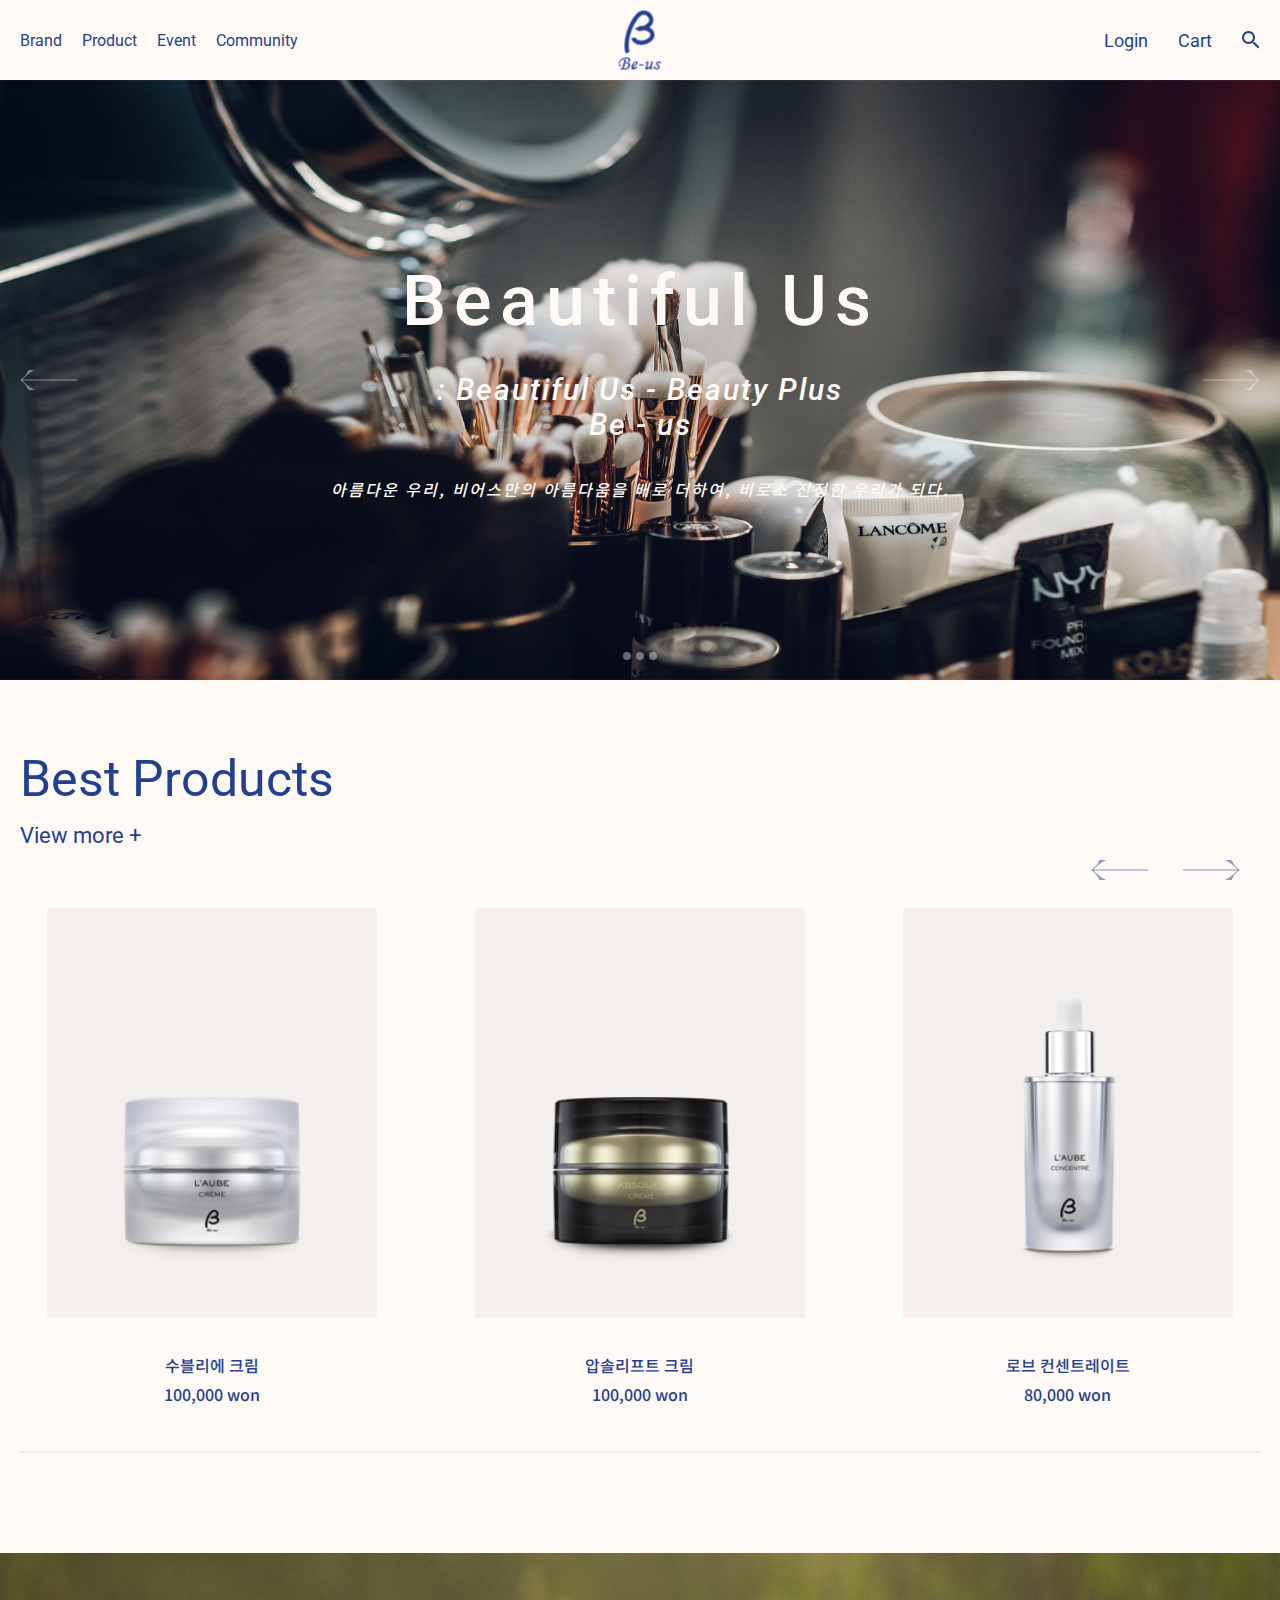
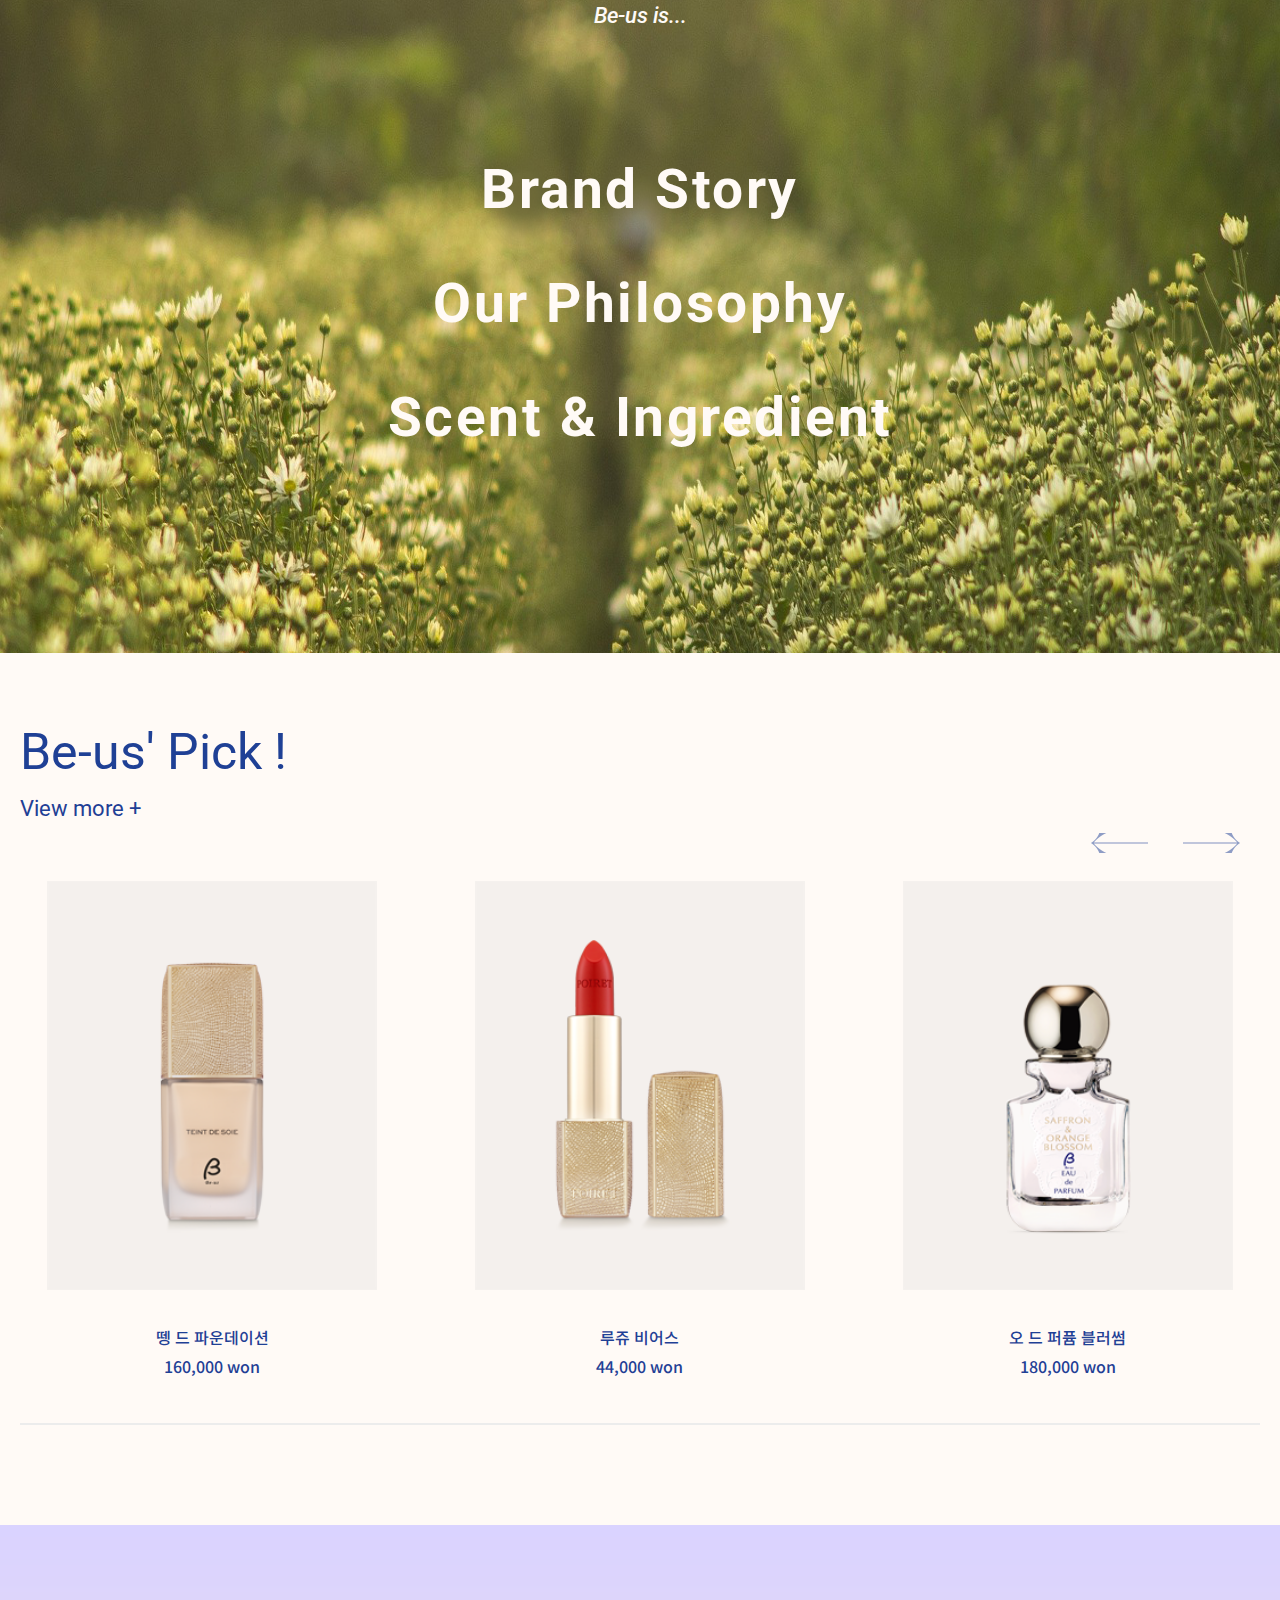
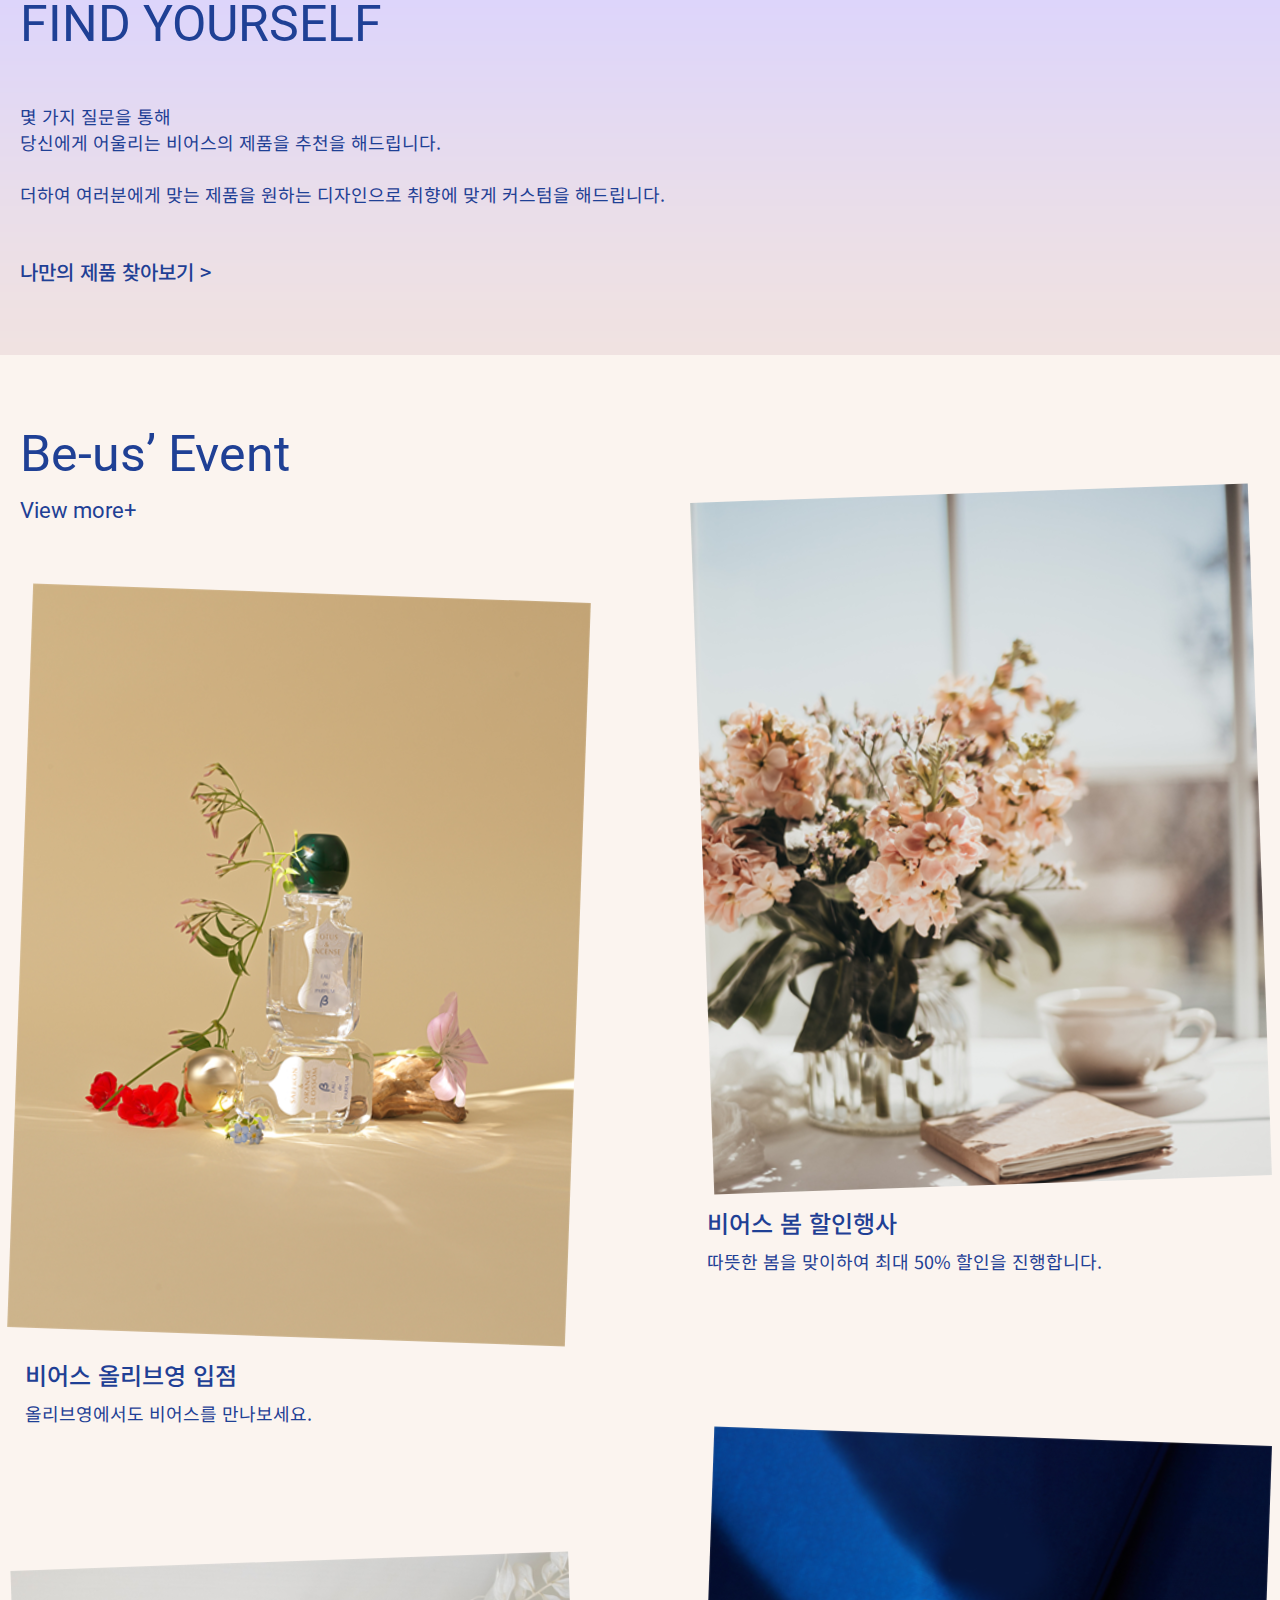
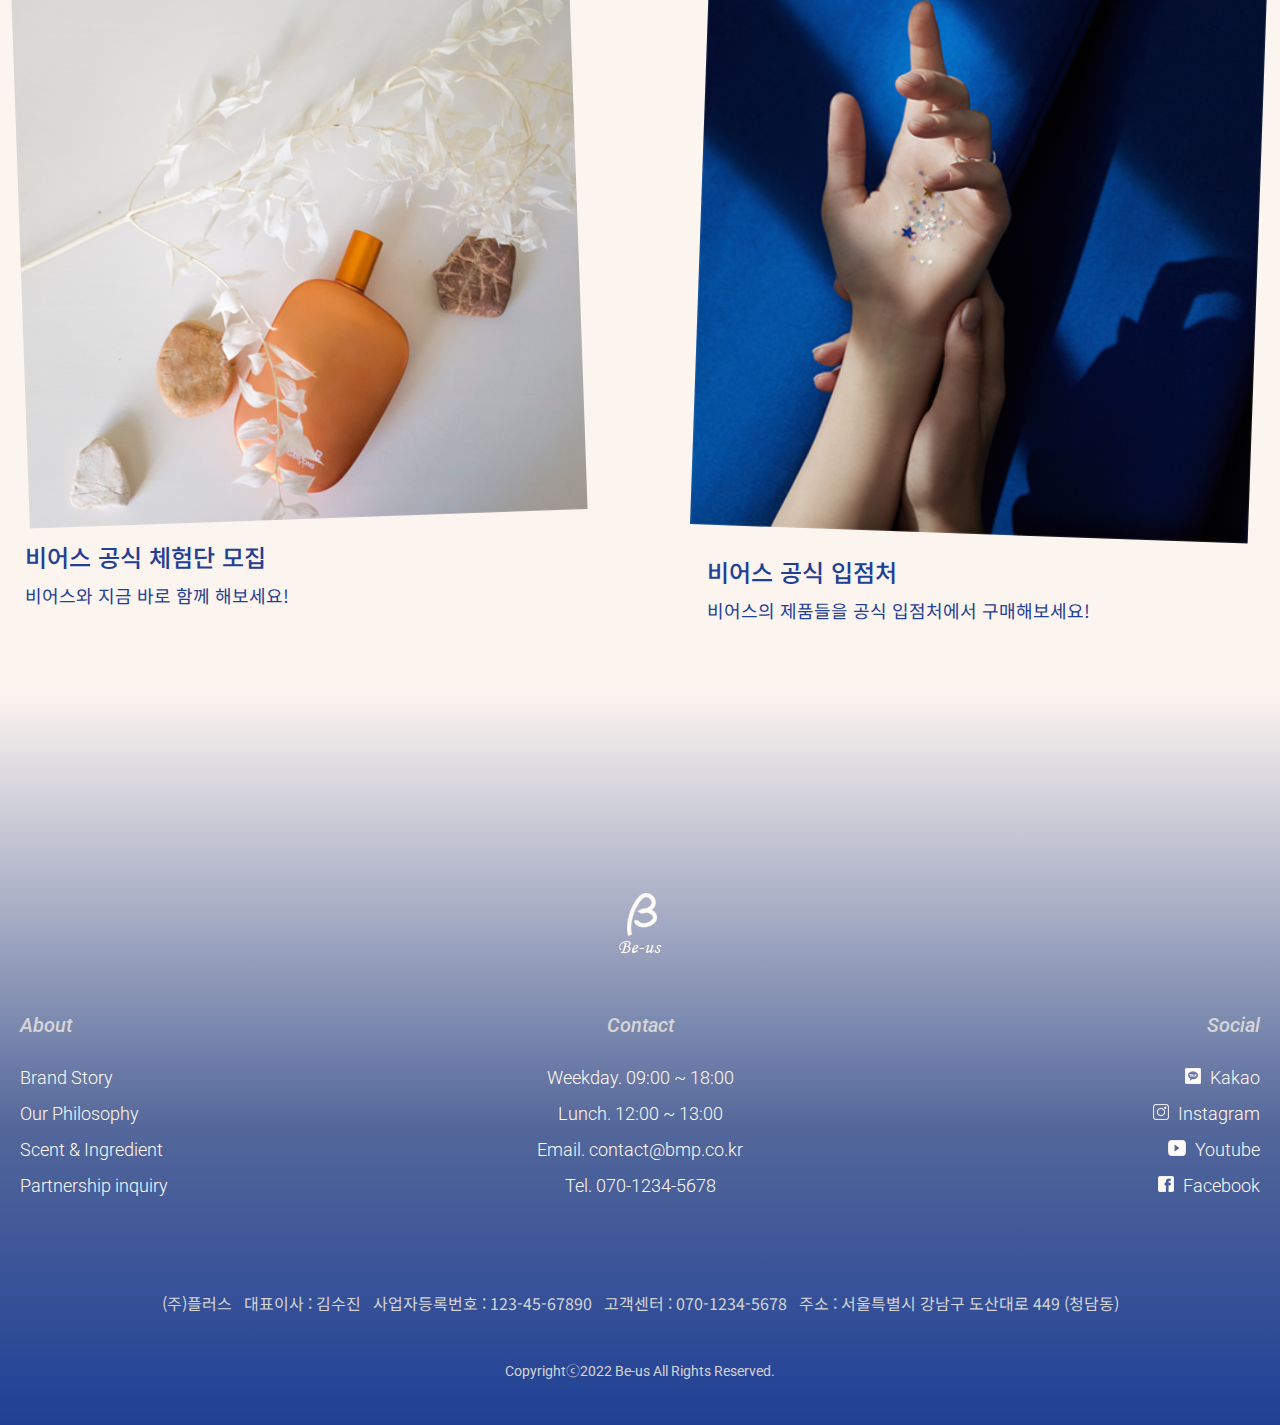
==== commit 9c8acdee: "웬만한거 끝" ====
--- a/index.html
+++ b/index.html
@@ -12,6 +12,7 @@
         <link rel="shortcut icon" href="images/beus.ico">
     </head>
     <body>
+        <!-- 드롭다운 메뉴 -->
         <header>
             <div class="wrapper">
                 <nav class="main-menu">
@@ -20,7 +21,7 @@
                         <li><a href="#">Product</a></li>
                         <li><a href="#">Event</a></li>
                         <li><a href="#">Community</a></li>
-                        <li><a href="#"><img src="./images/hamburger-btn.png" alt="햄버거 버튼"></a></li>
+                        <li><a id="ham" href="#"><img src="./images/hamburger-btn.png" alt="햄버거 버튼"></a></li>
                     </ul>
                 </nav>
     
@@ -30,15 +31,32 @@
                 
                 <div class="side-menu">
                     <ul>
-                        <li><a href="#">Login</a></li>
+                        <li><a href="./sub/login.html">Login</a></li>
                         <li><a href="#">Cart</a></li>
                         <li><a href="#"><img src="./images/search.png" alt="검색버튼"></a></li>
                     </ul>
                 </div> 
             </div>
+
+            <div class="sub-menu">
+                <a href="javascript:void(0)" class="closebtn" onclick="closeNav()">&times;</a>
+                <div class="s-menu-con">
+                    <div class="login-wrap">
+                        <p><a href="./sub/login.html">Login</a></p>
+                        <p><a href="#">Cart</a></p>
+                    </div>
+                    <ul>
+                        <li><a href="#">Brand</a></li>
+                        <li><a href="#">Product</a></li>
+                        <li><a href="#">Event</a></li>
+                        <li><a href="#">Community</a></li>
+                    </ul>
+                </div>
+            </div>
         </header>
 
         <main>
+            <!-- 메인 슬라이드 효과 -->
             <section class="main-slide">
                 <div class="slide slide1">
                     <div class="slide-img">
@@ -130,6 +148,7 @@
                 </div>
             </section>
 
+            <!-- 상품 슬라이드 효과 -->
             <section class="pd-sec">
                 <div class="pd-wrap">
                     <div class="pd-area-title">
@@ -146,7 +165,7 @@
                         <ul class="pd">
                             <li>
                                 <a href="#">
-                                    <div class="pd-img">
+                                    <div class="pd-img pd-img1">
                                         <img src="./images/pd2.png" alt="pd2">
                                     </div>
                                     <div class="pd-txt">
@@ -157,7 +176,7 @@
                             </li>
                             <li>
                                 <a href="#">
-                                    <div class="pd-img">
+                                    <div class="pd-img pd-img1">
                                         <img src="./images/pd3.png" alt="pd3">
                                     </div>
                                     <div class="pd-txt">
@@ -168,7 +187,7 @@
                             </li>
                             <li>
                                 <a href="#">
-                                    <div class="pd-img">
+                                    <div class="pd-img pd-img1">
                                         <img src="./images/pd4.png" alt="pd4">
                                     </div>
                                     <div class="pd-txt">
@@ -179,7 +198,7 @@
                             </li>
                             <li>
                                 <a href="#">
-                                    <div class="pd-img">
+                                    <div class="pd-img pd-img1">
                                         <img src="./images/pd5.png" alt="pd5">
                                     </div>
                                     <div class="pd-txt">
@@ -195,6 +214,7 @@
                 </div>
             </section>
 
+            <!-- 이미지 전환 부드럽게 -->
             <section class="brand">
                 <div class="brand-img">
                     <img src="./images/bgimg1.png" alt="brand-slide-img-1">
@@ -206,7 +226,7 @@
                         <h2 class="brand-text3"><a href="#">Scent & Ingredient</a></h2>
                 </div>
             </section>
-
+            
             <section class="pd-sec">
                 <div class="pd-wrap">
                     <div class="pd-area-title">
@@ -351,7 +371,8 @@
     
                     </div>
                 </div>
-            </section> 
+            </section>
+
         </main>
 
         <footer>
@@ -383,7 +404,7 @@
                             <h4>Social</h4>
                             <ul>
                                 <li><a href="#"><img src="images/kakao.png" alt="카카오"> Kakao</a></li>
-                                <li><a href="#"><img src="images/instagram.png" alt="인스타"> Instagram</a></li>
+                                <li><a href="https://www.instagram.com/accounts/login/?next=/loivie.official/"><img src="images/instagram.png" alt="인스타"> Instagram</a></li>
                                 <li><a href="#"><img src="images/youtube.png" alt="유튜브"> Youtube</a></li>
                                 <li><a href="#"><img src="images/facebook.png" alt="페이스북"> Facebook</a></li>
                             </ul>
--- a/css/index.css
+++ b/css/index.css
@@ -81,6 +81,7 @@
   width: 100%;
   height: 60px;
   z-index: 1;
+  transition: 0.5s;
   background-color: #fffaf6;
 }
 @media screen and (min-width: 768px) {
@@ -95,6 +96,7 @@
   display: flex;
   justify-content: space-between;
   align-items: center;
+  transition: 0.5s;
 }
 @media screen and (min-width: 768px) {
   header div.wrapper {
@@ -106,9 +108,11 @@
   display: flex;
   justify-content: space-between;
   align-content: center;
+  transition: 0.5s;
 }
 header div.wrapper nav.main-menu ul.gnb li {
   display: none;
+  transition: 0.5s;
 }
 @media screen and (min-width: 768px) {
   header div.wrapper nav.main-menu ul.gnb li {
@@ -132,6 +136,9 @@
   header div.wrapper nav.main-menu ul.gnb li:last-child {
     display: none;
   }
+}
+header div.wrapper nav.main-menu ul.gnb li a {
+  transition: 0.5s;
 }
 header div.wrapper nav.main-menu ul.gnb li a:hover {
   text-decoration: underline;
@@ -153,6 +160,7 @@
   transform: translate(-50%, -50%);
 }
 header div.wrapper div.logo-wrap a img {
+  transition: 0.5s;
   width: 32px;
   height: auto;
 }
@@ -170,6 +178,7 @@
 }
 header div.wrapper div.side-menu ul li {
   display: none;
+  transition: 0.5s;
 }
 @media screen and (min-width: 768px) {
   header div.wrapper div.side-menu ul li {
@@ -182,10 +191,14 @@
 }
 header div.wrapper div.side-menu ul li:last-child {
   display: block;
+  transition: 0.3s;
 }
 header div.wrapper div.side-menu ul li:last-child:hover {
   opacity: 0.5;
 }
+header div.wrapper div.side-menu ul li a {
+  transition: 0.5s;
+}
 header div.wrapper div.side-menu ul li a:hover {
   text-decoration: underline;
 }
@@ -194,6 +207,69 @@
     font-size: 18px;
   }
 }
+header div.sub-menu {
+  width: 0%;
+  height: 100vh;
+  position: fixed;
+  top: 0;
+  left: 0;
+  z-index: 10;
+  overflow-x: hidden;
+  transition: 1s;
+  background-color: #fbf4ef;
+}
+@media screen and (min-width: 768px) {
+  header div.sub-menu {
+    display: none;
+  }
+}
+header div.sub-menu .closebtn {
+  position: absolute;
+  right: 5%;
+  top: 2%;
+  text-decoration: none;
+  font-size: 40px;
+  display: block;
+  transition: 0.5s;
+}
+header div.sub-menu .closebtn:hover {
+  color: gray;
+}
+header div.sub-menu .s-menu-con {
+  position: relative;
+  top: 10%;
+  width: 100%;
+  text-align: center;
+  margin-top: 80px;
+}
+header div.sub-menu .s-menu-con .login-wrap {
+  margin-bottom: 50px;
+}
+header div.sub-menu .s-menu-con .login-wrap p {
+  display: inline-block;
+  margin-right: 15px;
+}
+header div.sub-menu .s-menu-con .login-wrap p:last-child {
+  margin-right: 0;
+}
+header div.sub-menu .s-menu-con .login-wrap p a {
+  font-size: 20px;
+  font-weight: 500;
+  transition: 0.5s;
+}
+header div.sub-menu .s-menu-con .login-wrap p a:hover {
+  color: gray;
+}
+header div.sub-menu .s-menu-con ul li a {
+  font-size: 34px;
+  font-weight: 500;
+  margin-bottom: 15px;
+  transition: 0.5s;
+}
+header div.sub-menu .s-menu-con ul li a:hover {
+  color: gray;
+}
+
 main {
   width: 100%;
   margin: 0 auto;
@@ -203,6 +279,7 @@
   width: 100%;
 }
 main section.main-slide div.slide div.slide-img img {
+  transition: 0.5s;
   width: 100%;
   height: 400px;
 }
@@ -217,6 +294,7 @@
   }
 }
 main section.main-slide div.slide div.mban-slide-icon-l {
+  transition: 0.5s;
   display: none;
 }
 @media screen and (min-width: 768px) {
@@ -229,6 +307,9 @@
     transform: translate(0, -50%);
   }
 }
+main section.main-slide div.slide div.mban-slide-icon-l a img {
+  transition: 0.3s;
+}
 @media screen and (min-width: 768px) {
   main section.main-slide div.slide div.mban-slide-icon-l a img {
     opacity: 0.4;
@@ -238,6 +319,7 @@
   }
 }
 main section.main-slide div.slide div.mban-slide-icon-r {
+  transition: 0.5s;
   display: none;
 }
 @media screen and (min-width: 768px) {
@@ -250,6 +332,9 @@
     transform: translate(0, -50%);
   }
 }
+main section.main-slide div.slide div.mban-slide-icon-r a img {
+  transition: 0.3s;
+}
 @media screen and (min-width: 768px) {
   main section.main-slide div.slide div.mban-slide-icon-r a img {
     opacity: 0.4;
@@ -259,6 +344,7 @@
   }
 }
 main section.main-slide div.slide div.banner-txt {
+  transition: 0.5s;
   position: absolute;
   top: 50%;
   left: 50%;
@@ -277,6 +363,7 @@
   color: #fffaf6;
 }
 main section.main-slide div.slide div.banner-txt div.txt h2 {
+  transition: 0.5s;
   font-size: 40px;
   letter-spacing: 5px;
   margin-bottom: 30px;
@@ -296,6 +383,7 @@
   }
 }
 main section.main-slide div.slide div.banner-txt div.txt p.ban1-des1 {
+  transition: 0.5s;
   font-size: 20px;
   font-weight: 500;
   font-style: italic;
@@ -316,6 +404,7 @@
   }
 }
 main section.main-slide div.slide div.banner-txt div.txt p.ban1-des2 {
+  transition: 0.5s;
   font-family: "Noto Sans KR", sans-serif;
   display: none;
 }
@@ -342,6 +431,7 @@
   transform: translate(-50%, 0);
   text-align: center;
   margin: 0 auto;
+  transition: 0.5s;
 }
 @media screen and (min-width: 768px) {
   main section.main-slide div.slide div.mban-btm-icon {
@@ -356,10 +446,11 @@
 main section.main-slide div.slide div.mban-btm-icon a {
   width: 8px;
   height: 8px;
-  background-color: #fffaf6;
   opacity: 0.4;
   border-radius: 50%;
   margin-right: 5px;
+  transition: 0.5s;
+  background-color: #fffaf6;
 }
 main section.main-slide div.slide div.mban-btm-icon a:hover {
   opacity: 1;
@@ -375,6 +466,7 @@
 }
 main section.pd-sec {
   padding: 50px 20px;
+  transition: 0.5s;
   background-color: #fffaf6;
 }
 @media screen and (min-width: 768px) {
@@ -395,6 +487,7 @@
   font-weight: 400;
   font-size: 30px;
   margin-bottom: 10px;
+  transition: 0.5s;
 }
 @media screen and (min-width: 768px) {
   main section.pd-sec div.pd-wrap div.pd-area-title h2 {
@@ -406,6 +499,7 @@
 main section.pd-sec div.pd-wrap div.pd-area-title a {
   font-size: 16px;
   margin-bottom: 30px;
+  transition: 0.5s;
 }
 @media screen and (min-width: 768px) {
   main section.pd-sec div.pd-wrap div.pd-area-title a {
@@ -438,6 +532,7 @@
 }
 main section.pd-sec div.pd-wrap div.slide-icon a img {
   opacity: 0.5;
+  transition: 0.3s;
 }
 main section.pd-sec div.pd-wrap div.slide-icon a img:hover {
   opacity: 1;
@@ -456,6 +551,7 @@
 }
 main section.pd-sec div.pd-wrap div.product ul.pd li {
   display: none;
+  transition: 0.5s;
 }
 @media screen and (min-width: 768px) {
   main section.pd-sec div.pd-wrap div.product ul.pd li {
@@ -481,10 +577,10 @@
 }
 main section.pd-sec div.pd-wrap div.product ul.pd li a {
   width: 100%;
+  font-weight: 500;
 }
 main section.pd-sec div.pd-wrap div.product ul.pd li a:hover {
   text-decoration: underline;
-  font-weight: 500;
 }
 @media screen and (min-width: 768px) {
   main section.pd-sec div.pd-wrap div.product ul.pd li a div.pd-img {
@@ -492,9 +588,11 @@
   }
 }
 main section.pd-sec div.pd-wrap div.product ul.pd li a div.pd-img img {
+  transition: 0.5s;
   max-width: 280px;
   height: auto;
   margin: auto;
+  transition: 0.5s;
 }
 @media screen and (min-width: 768px) {
   main section.pd-sec div.pd-wrap div.product ul.pd li a div.pd-img img {
@@ -503,12 +601,14 @@
   }
 }
 main section.pd-sec div.pd-wrap div.product ul.pd li a div.pd-img img:hover {
-  opacity: 0.4;
+  opacity: 0.7;
+  transform: scale(1.1);
 }
 main section.pd-sec div.pd-wrap div.product ul.pd li a div.pd-txt {
   text-align: center;
   font-family: "Noto Sans KR", sans-serif;
   padding: 25px 0;
+  transition: 0.5s;
 }
 @media screen and (min-width: 768px) {
   main section.pd-sec div.pd-wrap div.product ul.pd li a div.pd-txt {
@@ -542,6 +642,7 @@
   height: auto;
 }
 main section.brand div.brand-img img {
+  transition: 0.5s;
   width: 100%;
   height: 450px;
 }
@@ -560,11 +661,17 @@
   font-weight: 500;
   color: #fffaf6;
   margin-top: 30px;
-}
-@media screen and (min-width: 768px) {
+  transition: 0.5s;
+}
+@media screen and (min-width: 768px) {
+  main section.brand p.be-us-is {
+    font-size: 22px;
+    margin-top: 50px;
+  }
+}
+@media screen and (min-width: 1320px) {
   main section.brand p.be-us-is {
     font-size: 25px;
-    margin-top: 70px;
   }
 }
 main section.brand .brand-text {
@@ -573,9 +680,12 @@
   top: 50%;
   left: 50%;
   transform: translate(-50%, -50%);
+  transition: 0.5s;
 }
 main section.brand .brand-text h2 {
+  width: 100%;
   margin-bottom: 25px;
+  transition: 0.5s;
 }
 @media screen and (min-width: 768px) {
   main section.brand .brand-text h2 {
@@ -586,15 +696,22 @@
   margin-bottom: 0;
 }
 main section.brand .brand-text h2 a {
-  width: 50%;
+  display: inline-block;
+  transition: 0.5s;
+  width: auto;
   margin: auto;
-  font-size: 34px;
+  font-size: 36px;
   font-weight: 700;
   letter-spacing: 2.5px;
   color: #fffaf6;
 }
 @media screen and (min-width: 768px) {
   main section.brand .brand-text h2 a {
+    font-size: 55px;
+  }
+}
+@media screen and (min-width: 1320px) {
+  main section.brand .brand-text h2 a {
     font-size: 70px;
     letter-spacing: 4.5px;
   }
@@ -608,6 +725,7 @@
   height: 400px;
   background: url(../images/gradient.png) no-repeat center;
   background-size: cover;
+  transition: 0.5s;
 }
 @media screen and (min-width: 768px) {
   main section.find {
@@ -619,11 +737,6 @@
   max-width: 1320px;
   padding: 0 20px;
   margin: 0 auto;
-}
-@media screen and (min-width: 768px) {
-  main section.find div.find-wrap {
-    padding: 0 20px;
-  }
 }
 main section.find div.find-wrap div.find-ab {
   position: absolute;
@@ -633,6 +746,7 @@
 main section.find div.find-wrap div.find-ab h2 {
   font-weight: 400;
   font-size: 30px;
+  transition: 0.5s;
 }
 @media screen and (min-width: 768px) {
   main section.find div.find-wrap div.find-ab h2 {
@@ -652,6 +766,7 @@
 }
 main section.find div.find-wrap div.find-ab p.find-tablet {
   display: none;
+  transition: 0.5s;
 }
 @media screen and (min-width: 768px) {
   main section.find div.find-wrap div.find-ab p.find-tablet {
@@ -662,6 +777,7 @@
   }
 }
 main section.find div.find-wrap div.find-ab a {
+  transition: 0.5s;
   font-family: "Noto Sans KR", sans-serif;
   font-size: 18px;
   font-weight: 500;
@@ -677,6 +793,7 @@
 main section.event {
   width: 100%;
   padding: 50px 20px;
+  transition: 0.5s;
 }
 @media screen and (min-width: 768px) {
   main section.event {
@@ -695,6 +812,7 @@
   font-weight: 400;
   font-size: 30px;
   margin-bottom: 10px;
+  transition: 0.5s;
 }
 @media screen and (min-width: 768px) {
   main section.event div.ev-wrapper div.event-title h2 {
@@ -706,6 +824,7 @@
 main section.event div.ev-wrapper div.event-title p a {
   font-size: 16px;
   margin-bottom: 30px;
+  transition: 0.5s;
 }
 @media screen and (min-width: 768px) {
   main section.event div.ev-wrapper div.event-title p a {
@@ -724,6 +843,7 @@
 }
 main section.event div.ev-wrapper div.event-des {
   width: 100%;
+  transition: 0.5s;
 }
 @media screen and (min-width: 1320px) {
   main section.event div.ev-wrapper div.event-des {
@@ -740,6 +860,7 @@
   }
 }
 main section.event div.ev-wrapper div.event-des .ev-flex-b1 .ev {
+  transition: 0.5s;
   width: 100%;
   margin-bottom: 50px;
 }
@@ -760,6 +881,7 @@
   width: 100%;
 }
 main section.event div.ev-wrapper div.event-des .ev-flex-b1 .ev .ev-img a img {
+  transition: 0.5s;
   width: 100%;
   height: auto;
 }
@@ -771,6 +893,7 @@
 main section.event div.ev-wrapper div.event-des .ev-flex-b1 .ev .ev-img-des {
   padding: 20px 5px 0 5px;
   width: 100%;
+  transition: 0.5s;
 }
 @media screen and (min-width: 1320px) {
   main section.event div.ev-wrapper div.event-des .ev-flex-b1 .ev .ev-img-des {
@@ -788,6 +911,7 @@
   font-family: "Noto Sans KR", sans-serif;
   font-size: 24px;
   margin-bottom: 6px;
+  transition: 0.5s;
 }
 @media screen and (min-width: 768px) {
   main section.event div.ev-wrapper div.event-des .ev-flex-b1 .ev .ev-img-des a h3 {
@@ -804,12 +928,31 @@
   font-weight: 400;
   font-family: "Noto Sans KR", sans-serif;
   font-size: 18px;
+  transition: 0.5s;
 }
 @media screen and (min-width: 1320px) {
   main section.event div.ev-wrapper div.event-des .ev-flex-b1 .ev .ev-img-des a p {
     font-size: 22px;
   }
 }
+main section.event div.ev-wrapper div.event-des .ev-flex-b1 .ev1 .ev-img {
+  transition: 0.5s;
+}
+main section.event div.ev-wrapper div.event-des .ev-flex-b1 .ev1 .ev-img:hover {
+  transform: scale(1.05);
+}
+@media screen and (min-width: 768px) {
+  main section.event div.ev-wrapper div.event-des .ev-flex-b1 .ev1 .ev-img {
+    transition: 0.5s;
+    transform: rotate(2deg);
+  }
+  main section.event div.ev-wrapper div.event-des .ev-flex-b1 .ev1 .ev-img:hover {
+    transform: rotate(0deg) scale(1.05);
+  }
+}
+main section.event div.ev-wrapper div.event-des .ev-flex-b1 .ev2 {
+  transition: 0.5s;
+}
 @media screen and (min-width: 768px) {
   main section.event div.ev-wrapper div.event-des .ev-flex-b1 .ev2 {
     margin-top: -100px;
@@ -818,6 +961,21 @@
 @media screen and (min-width: 1320px) {
   main section.event div.ev-wrapper div.event-des .ev-flex-b1 .ev2 {
     margin-top: -115px;
+  }
+}
+main section.event div.ev-wrapper div.event-des .ev-flex-b1 .ev2 .ev-img {
+  transition: 0.5s;
+}
+main section.event div.ev-wrapper div.event-des .ev-flex-b1 .ev2 .ev-img:hover {
+  transform: scale(1.05);
+}
+@media screen and (min-width: 768px) {
+  main section.event div.ev-wrapper div.event-des .ev-flex-b1 .ev2 .ev-img {
+    transition: 0.5s;
+    transform: rotate(-2deg);
+  }
+  main section.event div.ev-wrapper div.event-des .ev-flex-b1 .ev2 .ev-img:hover {
+    transform: rotate(0deg) scale(1.05);
   }
 }
 main section.event div.ev-wrapper div.event-des .ev-flex-b2 {
@@ -832,6 +990,7 @@
 main section.event div.ev-wrapper div.event-des .ev-flex-b2 .ev {
   width: 100%;
   margin-bottom: 50px;
+  transition: 0.5s;
 }
 @media screen and (min-width: 768px) {
   main section.event div.ev-wrapper div.event-des .ev-flex-b2 .ev {
@@ -850,6 +1009,7 @@
   width: 100%;
 }
 main section.event div.ev-wrapper div.event-des .ev-flex-b2 .ev .ev-img a img {
+  transition: 0.5s;
   width: 100%;
   height: auto;
 }
@@ -861,6 +1021,7 @@
 main section.event div.ev-wrapper div.event-des .ev-flex-b2 .ev .ev-img-des {
   padding: 20px 5px 0 5px;
   width: 100%;
+  transition: 0.5s;
 }
 @media screen and (min-width: 1320px) {
   main section.event div.ev-wrapper div.event-des .ev-flex-b2 .ev .ev-img-des {
@@ -874,6 +1035,7 @@
   text-decoration: underline;
 }
 main section.event div.ev-wrapper div.event-des .ev-flex-b2 .ev .ev-img-des a h3 {
+  transition: 0.5s;
   font-weight: 500;
   font-family: "Noto Sans KR", sans-serif;
   font-size: 24px;
@@ -894,17 +1056,39 @@
   font-weight: 400;
   font-family: "Noto Sans KR", sans-serif;
   font-size: 18px;
+  transition: 0.5s;
 }
 @media screen and (min-width: 1320px) {
   main section.event div.ev-wrapper div.event-des .ev-flex-b2 .ev .ev-img-des a p {
     font-size: 22px;
   }
 }
+main section.event div.ev-wrapper div.event-des .ev-flex-b2 .ev3 {
+  transition: 0.5s;
+}
 @media screen and (min-width: 768px) {
   main section.event div.ev-wrapper div.event-des .ev-flex-b2 .ev3 {
     margin-top: 45px;
   }
 }
+main section.event div.ev-wrapper div.event-des .ev-flex-b2 .ev3 .ev-img {
+  transition: 0.5s;
+}
+main section.event div.ev-wrapper div.event-des .ev-flex-b2 .ev3 .ev-img:hover {
+  transform: scale(1.05);
+}
+@media screen and (min-width: 768px) {
+  main section.event div.ev-wrapper div.event-des .ev-flex-b2 .ev3 .ev-img {
+    transition: 0.5s;
+    transform: rotate(-2deg);
+  }
+  main section.event div.ev-wrapper div.event-des .ev-flex-b2 .ev3 .ev-img:hover {
+    transform: rotate(0deg) scale(1.05);
+  }
+}
+main section.event div.ev-wrapper div.event-des .ev-flex-b2 .ev4 {
+  transition: 0.5s;
+}
 @media screen and (min-width: 768px) {
   main section.event div.ev-wrapper div.event-des .ev-flex-b2 .ev4 {
     margin-top: -80px;
@@ -913,6 +1097,21 @@
 @media screen and (min-width: 1320px) {
   main section.event div.ev-wrapper div.event-des .ev-flex-b2 .ev4 {
     margin-top: -100px;
+  }
+}
+main section.event div.ev-wrapper div.event-des .ev-flex-b2 .ev4 .ev-img {
+  transition: 0.5s;
+}
+main section.event div.ev-wrapper div.event-des .ev-flex-b2 .ev4 .ev-img:hover {
+  transform: scale(1.05);
+}
+@media screen and (min-width: 768px) {
+  main section.event div.ev-wrapper div.event-des .ev-flex-b2 .ev4 .ev-img {
+    transition: 0.5s;
+    transform: rotate(2deg);
+  }
+  main section.event div.ev-wrapper div.event-des .ev-flex-b2 .ev4 .ev-img:hover {
+    transform: rotate(0deg) scale(1.05);
   }
 }
 
@@ -920,7 +1119,9 @@
   /* Permalink - use to edit and share this gradient: https://colorzilla.com/gradient-editor/#fbf4ef+0,52669a+60,1f4095+100 */
   background: #fbf4ef;
   /* Old browsers */
+  background: -moz-linear-gradient(top, #fbf4ef 0%, #52669a 60%, #1f4095 100%);
   /* FF3.6-15 */
+  background: -webkit-linear-gradient(top, #fbf4ef 0%, #52669a 60%, #1f4095 100%);
   /* Chrome10-25,Safari5.1-6 */
   background: linear-gradient(to bottom, #fbf4ef 0%, #52669a 60%, #1f4095 100%);
   /* W3C, IE10+, FF16+, Chrome26+, Opera12+, Safari7+ */
@@ -950,6 +1151,7 @@
 footer div.footer-wrap .footer-des .copy-d {
   width: 100%;
   position: relative;
+  transition: 0.5s;
 }
 @media screen and (min-width: 768px) {
   footer div.footer-wrap .footer-des .copy-d {
@@ -959,6 +1161,7 @@
 }
 footer div.footer-wrap .footer-des .copy-d .about {
   margin-bottom: 50px;
+  transition: 0.5s;
 }
 @media screen and (min-width: 768px) {
   footer div.footer-wrap .footer-des .copy-d .about {
@@ -971,6 +1174,7 @@
   font-size: 20px;
   font-weight: 500;
   margin-bottom: 15px;
+  transition: 0.5s;
 }
 @media screen and (min-width: 768px) {
   footer div.footer-wrap .footer-des .copy-d .about h4 {
@@ -979,6 +1183,7 @@
 }
 footer div.footer-wrap .footer-des .copy-d .about ul li {
   margin-bottom: 8px;
+  transition: 0.5s;
 }
 @media screen and (min-width: 768px) {
   footer div.footer-wrap .footer-des .copy-d .about ul li {
@@ -997,6 +1202,7 @@
 }
 footer div.footer-wrap .footer-des .copy-d .contact {
   margin-bottom: 50px;
+  transition: 0.5s;
 }
 @media screen and (min-width: 768px) {
   footer div.footer-wrap .footer-des .copy-d .contact {
@@ -1006,6 +1212,7 @@
   }
 }
 footer div.footer-wrap .footer-des .copy-d .contact h4 {
+  transition: 0.5s;
   color: #d5d5d5;
   font-style: italic;
   font-size: 20px;
@@ -1018,6 +1225,7 @@
   }
 }
 footer div.footer-wrap .footer-des .copy-d .contact ul li {
+  transition: 0.5s;
   margin-bottom: 8px;
   font-size: 18px;
   font-weight: 300;
@@ -1031,12 +1239,16 @@
     margin-bottom: 0;
   }
 }
+footer div.footer-wrap .footer-des .copy-d .social {
+  transition: 0.5s;
+}
 @media screen and (min-width: 768px) {
   footer div.footer-wrap .footer-des .copy-d .social {
     text-align: right;
   }
 }
 footer div.footer-wrap .footer-des .copy-d .social h4 {
+  transition: 0.5s;
   color: #d5d5d5;
   font-style: italic;
   font-size: 20px;
@@ -1050,6 +1262,7 @@
 }
 footer div.footer-wrap .footer-des .copy-d .social ul li {
   margin-bottom: 8px;
+  transition: 0.5s;
 }
 @media screen and (min-width: 768px) {
   footer div.footer-wrap .footer-des .copy-d .social ul li {
